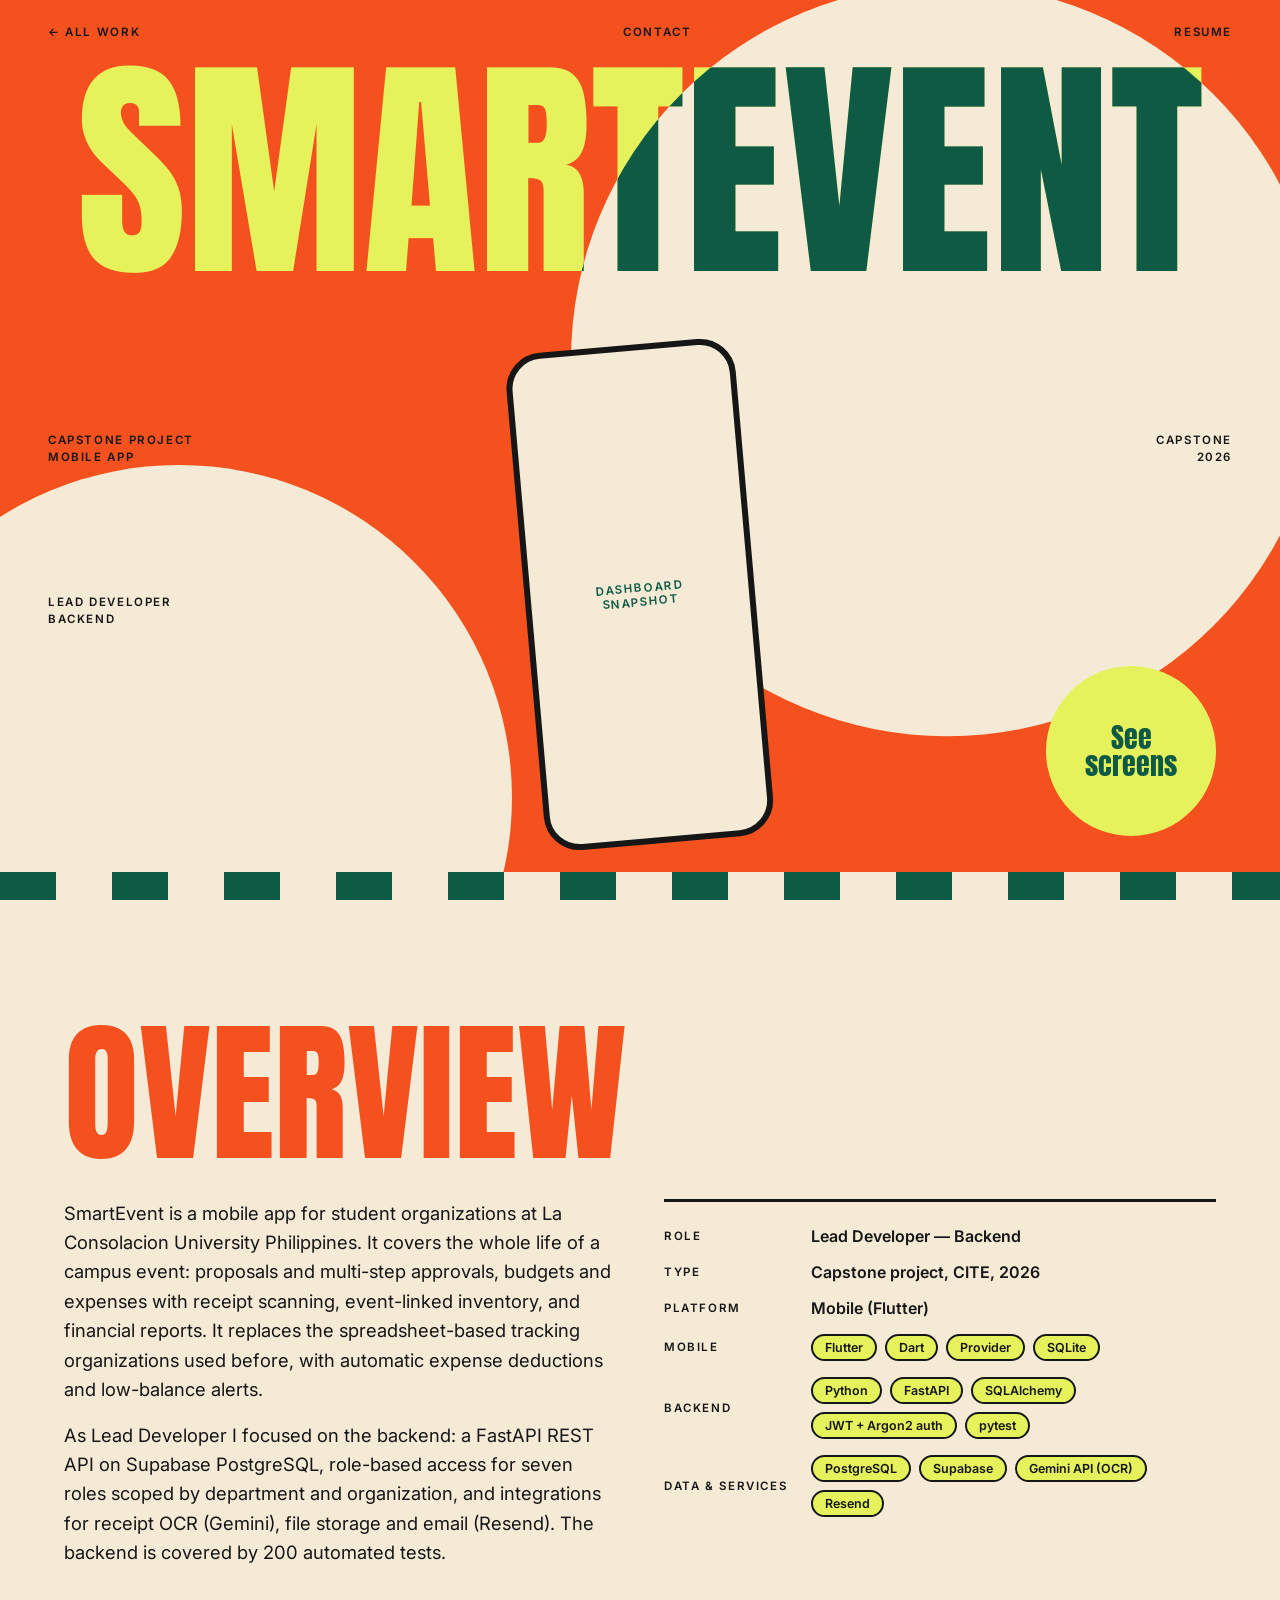
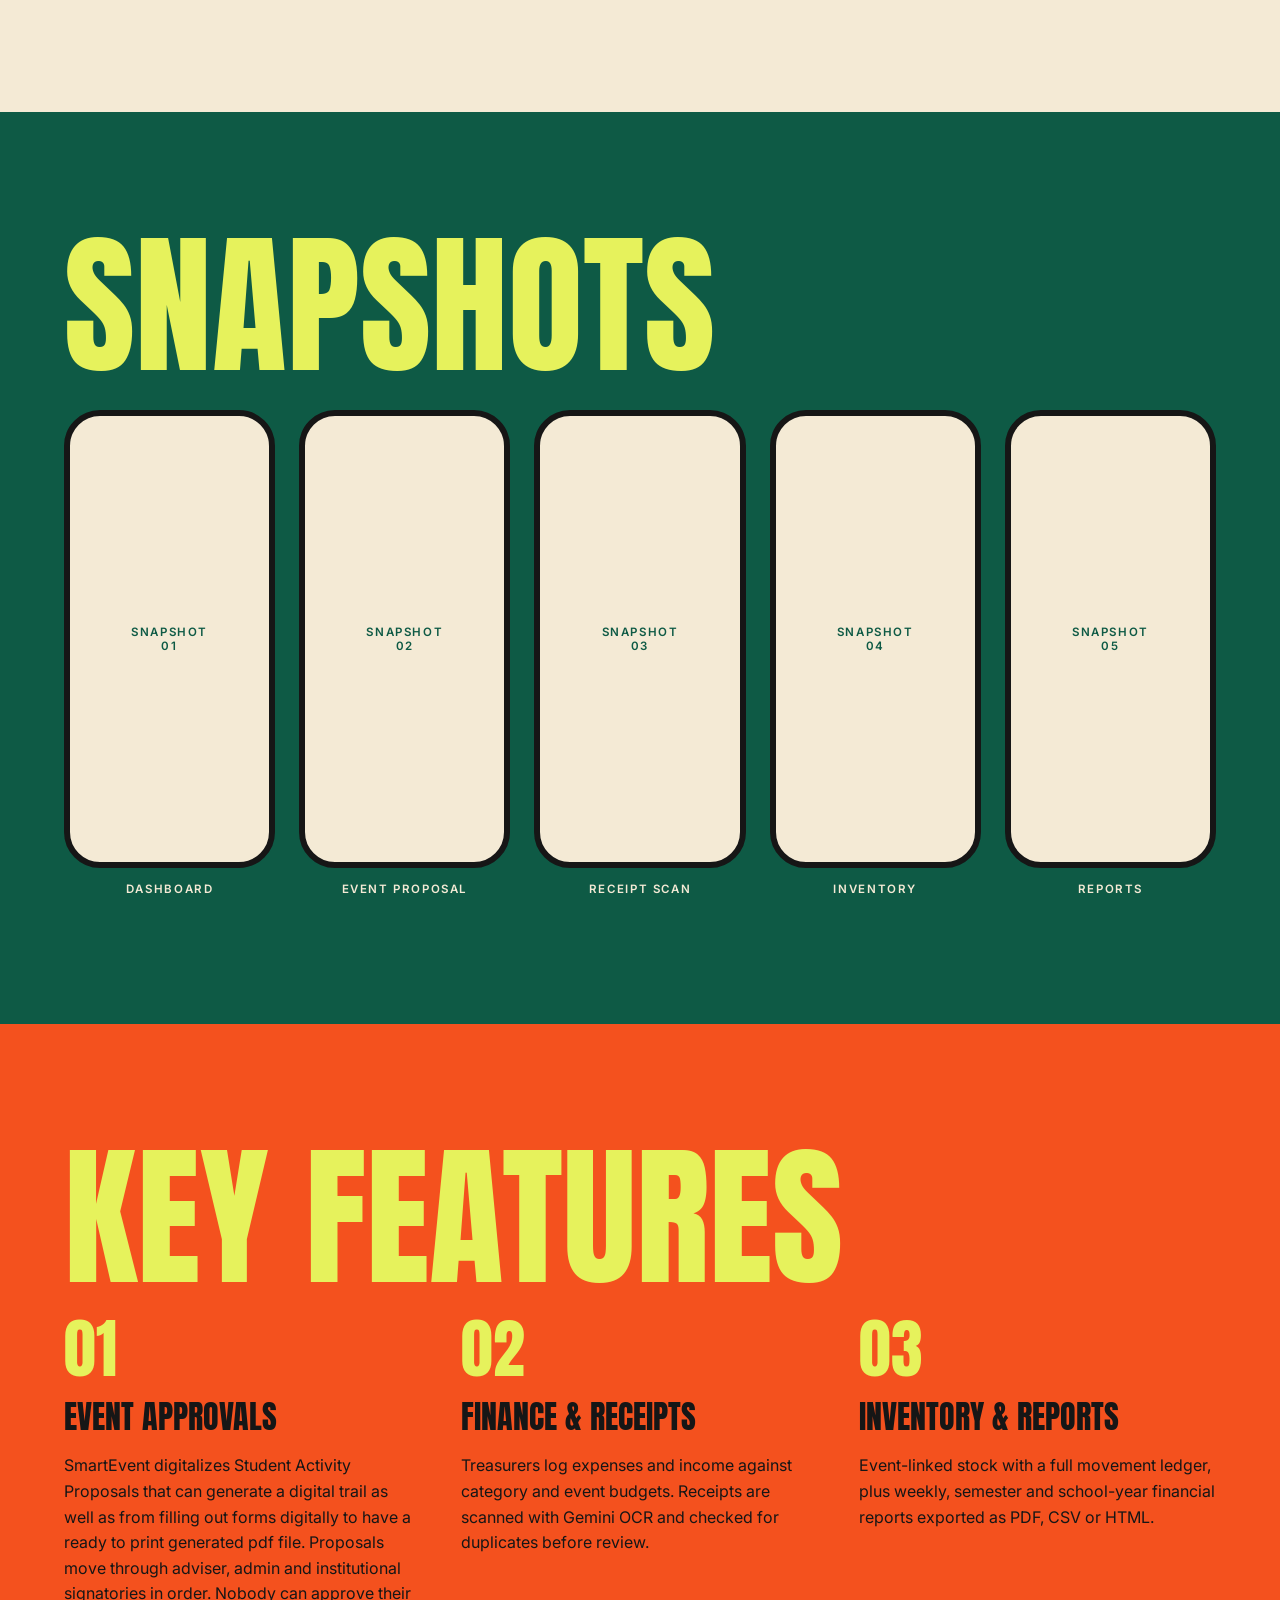
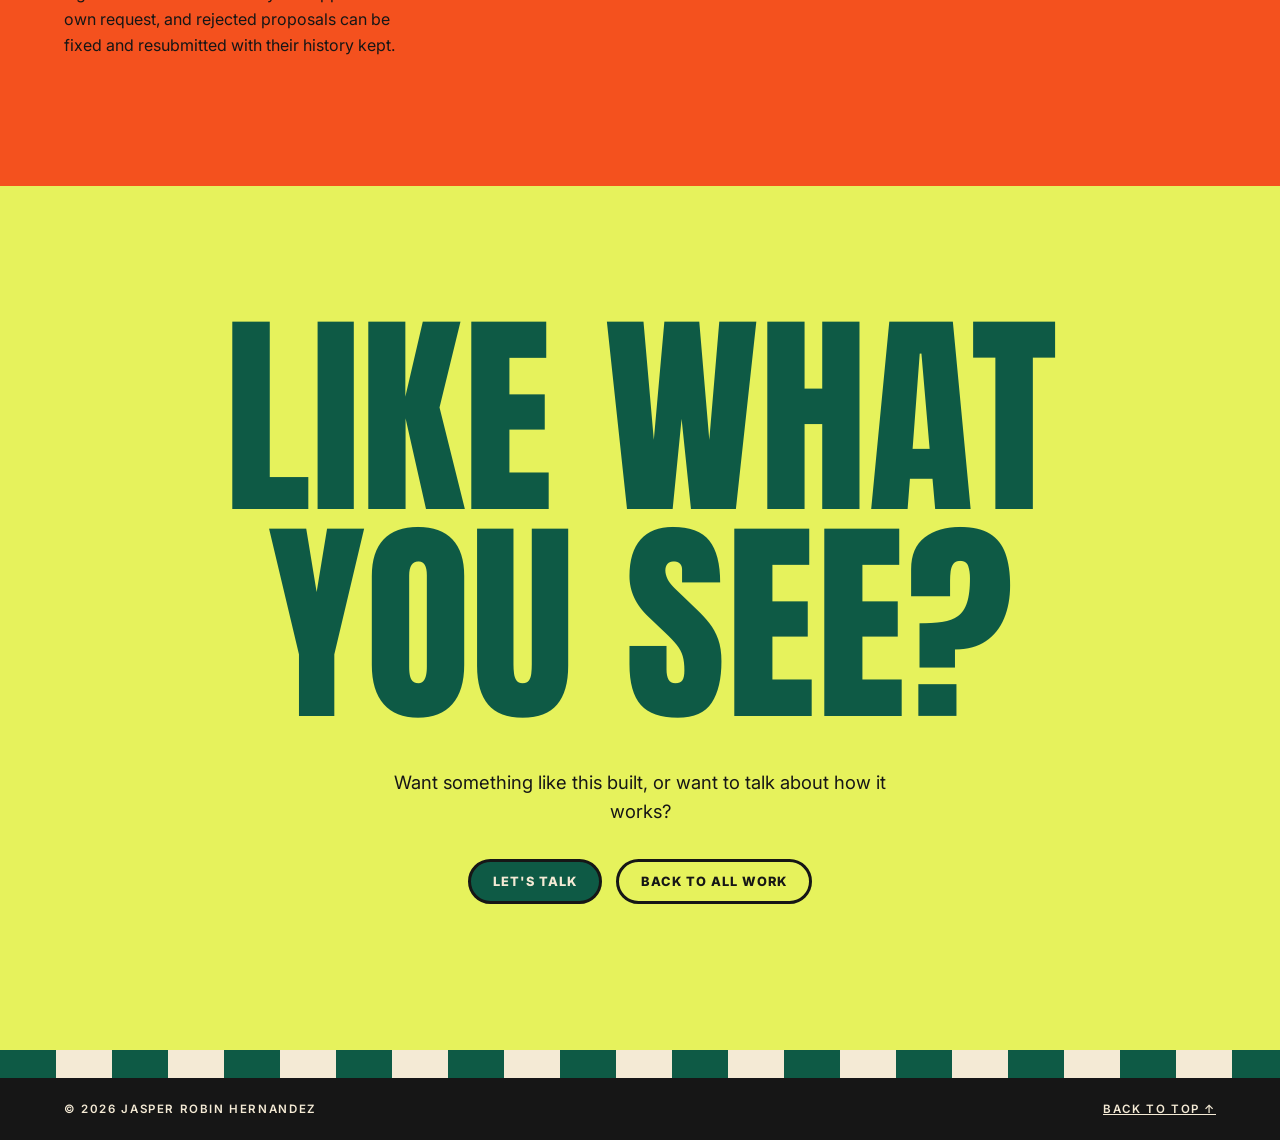
==== smartevent.html @ 7084c531 "Add portfolio site Static portfolio: home page (hero, latest work, tech stack, about, certs & wins, " ====
<!doctype html>
<html lang="en">
<head>
<meta charset="utf-8">
<meta name="viewport" content="width=device-width, initial-scale=1">
<title>JASPER ROBIN HERNANDEZ</title>
<meta name="description" content="SmartEvent: a mobile app capstone project for La Consolacion University Philippines.">
<link rel="preconnect" href="https://fonts.googleapis.com">
<link rel="preconnect" href="https://fonts.gstatic.com" crossorigin>
<link href="https://fonts.googleapis.com/css2?family=Anton&family=Inter:wght@400;600;800&display=swap" rel="stylesheet">
<link rel="stylesheet" href="styles.css">
</head>
<body>

<!--
  Snapshots: put screenshots in a folder named smartevent/ next to this file, then
  replace each <span class="label">…</span> inside a .phone with an image, e.g.
  <img src="smartevent/01-dashboard.png" alt="SmartEvent dashboard screen">
  Expected names: 01-dashboard.png, 02-proposal.png, 03-receipt.png, 04-inventory.png, 05-reports.png
-->

<header class="hero" id="top">
  <nav class="simple" aria-label="Main">
    <ul>
      <li><a class="label" href="index.html#projects">← All work</a></li>
      <li><a class="label" href="index.html#contact">Contact</a></li>
      <li><a class="label" href="resume.pdf" target="_blank" rel="noopener">Resume</a></li>
    </ul>
  </nav>

  <div class="hero-cream" aria-hidden="true"></div>
  <div class="hero-wave" aria-hidden="true"></div>
  <h1 class="display headline long">SmartEvent</h1>
  <div class="display headline long on-blob" aria-hidden="true">SmartEvent</div>

  <p class="label side l1">Capstone Project<br>Mobile app</p>
  <p class="label side l2">Lead Developer<br>Backend</p>
  <p class="label side r1">Capstone<br>2026</p>

  <div class="hero-phone">
    <div class="phone" role="img" aria-label="SmartEvent dashboard screen placeholder"><span class="label">Dashboard snapshot</span></div>
  </div>

  <a class="cta-circle" href="#snapshots">See<br>screens</a>
  <div class="stripes" aria-hidden="true"></div>
</header>

<main>
  <section id="overview" aria-labelledby="overview-title">
    <h2 class="display section-title" id="overview-title">Overview</h2>
    <div class="overview-grid">
      <div>
        <p>SmartEvent is a mobile app for student organizations at La Consolacion University Philippines. It covers the whole life of a campus event: proposals and multi-step approvals, budgets and expenses with receipt scanning, event-linked inventory, and financial reports. It replaces the spreadsheet-based tracking organizations used before, with automatic expense deductions and low-balance alerts.</p>
        <p>As Lead Developer I focused on the backend: a FastAPI REST API on Supabase PostgreSQL, role-based access for seven roles scoped by department and organization, and integrations for receipt OCR (Gemini), file storage and email (Resend). The backend is covered by 200 automated tests.</p>
      </div>
      <div>
        <dl class="facts">
          <dt class="label">Role</dt><dd>Lead Developer — Backend</dd>
          <dt class="label">Type</dt><dd>Capstone project, CITE, 2026</dd>
          <dt class="label">Platform</dt><dd>Mobile (Flutter)</dd>
          <dt class="label">Mobile</dt><dd><ul class="tags"><li>Flutter</li><li>Dart</li><li>Provider</li><li>SQLite</li></ul></dd>
          <dt class="label">Backend</dt><dd><ul class="tags"><li>Python</li><li>FastAPI</li><li>SQLAlchemy</li><li>JWT + Argon2 auth</li><li>pytest</li></ul></dd>
          <dt class="label">Data &amp; services</dt><dd><ul class="tags"><li>PostgreSQL</li><li>Supabase</li><li>Gemini API (OCR)</li><li>Resend</li></ul></dd>
        </dl>
      </div>
    </div>
  </section>

  <section id="snapshots" aria-labelledby="snapshots-title">
    <h2 class="display section-title" id="snapshots-title">Snapshots</h2>
    <ul class="shots">
      <li><figure><div class="phone" role="img" aria-label="Dashboard screen placeholder"><span class="label">Snapshot 01</span></div><figcaption class="label">Dashboard</figcaption></figure></li>
      <li><figure><div class="phone" role="img" aria-label="Event proposal screen placeholder"><span class="label">Snapshot 02</span></div><figcaption class="label">Event proposal</figcaption></figure></li>
      <li><figure><div class="phone" role="img" aria-label="Receipt scan screen placeholder"><span class="label">Snapshot 03</span></div><figcaption class="label">Receipt scan</figcaption></figure></li>
      <li><figure><div class="phone" role="img" aria-label="Inventory screen placeholder"><span class="label">Snapshot 04</span></div><figcaption class="label">Inventory</figcaption></figure></li>
      <li><figure><div class="phone" role="img" aria-label="Reports screen placeholder"><span class="label">Snapshot 05</span></div><figcaption class="label">Reports</figcaption></figure></li>
    </ul>
  </section>

  <section id="features" aria-labelledby="features-title">
    <h2 class="display section-title" id="features-title">Key features</h2>
    <div class="features">
      <div><span class="display">01</span><h3>Event approvals</h3><p>SmartEvent digitalizes Student Activity Proposals that can generate a digital trail as well as from filling out forms digitally to have a ready to print generated pdf file. Proposals move through adviser, admin and institutional signatories in order. Nobody can approve their own request, and rejected proposals can be fixed and resubmitted with their history kept.</p></div>
      <div><span class="display">02</span><h3>Finance &amp; receipts</h3><p>Treasurers log expenses and income against category and event budgets. Receipts are scanned with Gemini OCR and checked for duplicates before review.</p></div>
      <div><span class="display">03</span><h3>Inventory &amp; reports</h3><p>Event-linked stock with a full movement ledger, plus weekly, semester and school-year financial reports exported as PDF, CSV or HTML.</p></div>
    </div>
  </section>

  <section id="contact" aria-labelledby="cta-title">
    <h2 class="display section-title" id="cta-title">Like what you see?</h2>
    <p>Want something like this built, or want to talk about how it works?</p>
    <div class="contact-row">
      <a class="btn green" href="index.html#contact">Let's talk</a>
      <a class="btn light" href="index.html#projects">Back to all work</a>
    </div>
  </section>
</main>

<footer>
  <div class="stripes" aria-hidden="true"></div>
  <div class="row label"><span>© 2026 Jasper Robin Hernandez</span><a href="#top">Back to top ↑</a></div>
</footer>
<a class="to-top" href="#top" aria-label="Back to top">↑</a>
<script>
  const toTop = document.querySelector('.to-top');
  addEventListener('scroll', () => toTop.classList.toggle('show', scrollY > innerHeight * .6), { passive: true });
</script>
</body>
</html>
---- styles.css ----
:root {
  --orange: #F4511E;
  --lime: #E6F25C;
  --green: #0E5A45;
  --cream: #F4EAD5;
  --ink: #161616;
  --display: "Anton", Impact, "Arial Narrow", sans-serif;
  --sans: "Inter", system-ui, sans-serif;
  /* hero blob: shared by the cream shape and the green copy of the headline */
  --blob: circle(34% at 74% 40%);
}
* { box-sizing: border-box; margin: 0; }
html { scroll-behavior: smooth; }
body { font-family: var(--sans); color: var(--ink); background: var(--orange); overflow-x: hidden; }
a { color: inherit; }
:focus-visible { outline: 3px solid var(--ink); outline-offset: 3px; border-radius: 4px; }
.label { font-size: .72rem; font-weight: 600; letter-spacing: .14em; text-transform: uppercase; }
.display { font-family: var(--display); text-transform: uppercase; line-height: .85; font-weight: 400; }
.stripes { height: 28px; background: repeating-linear-gradient(90deg, var(--green) 0 56px, var(--cream) 56px 112px); }

/* ---------- nav ---------- */
nav { position: absolute; top: 0; left: 0; right: 0; z-index: 10; display: flex; justify-content: space-between; align-items: center; padding: 20px clamp(16px, 4vw, 48px); }
nav ul { list-style: none; display: flex; flex: 1; justify-content: space-between; padding: 0 0 0 0; margin-right: clamp(24px, 6vw, 96px); }
nav ul a { text-decoration: none; }
nav ul a:hover { text-decoration: underline 2px; text-underline-offset: 4px; }
.menu-btn { display: none; }
.burger { width: 34px; height: 12px; border-block: 3px solid var(--ink); }

/* ---------- hero ---------- */
.hero { position: relative; min-height: max(100svh, 640px); overflow: hidden; display: flex; flex-direction: column; }
.hero-cream { position: absolute; inset: 0; background: var(--cream); clip-path: var(--blob); }
.hero-wave { position: absolute; left: -12vw; bottom: -18vw; width: 52vw; height: 52vw; border-radius: 50%; background: var(--cream); }
.headline { position: absolute; inset: 0; padding-top: 70px; text-align: center; font-size: 20.5vw; white-space: nowrap; color: var(--lime); pointer-events: none; }
.headline.on-blob { color: var(--green); clip-path: var(--blob); }
.portrait {
  position: absolute; left: 50%; bottom: 28px; translate: -50% 0; z-index: 2;
  width: clamp(220px, 34vw, 440px); aspect-ratio: 3 / 4;
  border-radius: 999px 999px 24px 24px; background: var(--green);
  display: grid; place-items: center; text-align: center; color: var(--cream);
  box-shadow: 0 0 0 6px var(--ink);
}
.portrait span { opacity: .8; max-width: 14ch; }
.side { position: absolute; z-index: 3; line-height: 1.5; }
.side.l1 { left: clamp(16px, 4vw, 48px); top: 48%; }
.side.l2 { left: clamp(16px, 4vw, 48px); top: 66%; color: var(--ink); }
.side.r1 { right: clamp(16px, 4vw, 48px); top: 48%; text-align: right; color: var(--ink); }
.cta-circle {
  position: absolute; right: clamp(16px, 5vw, 64px); bottom: 64px; z-index: 3;
  width: clamp(110px, 14vw, 170px); aspect-ratio: 1; border-radius: 50%;
  background: var(--lime); color: var(--green); display: grid; place-items: center;
  font-family: var(--display); font-size: clamp(1.2rem, 2.2vw, 2rem); text-decoration: none; text-align: center; line-height: .95;
  transition: transform .2s;
}
.cta-circle:hover { transform: rotate(-8deg) scale(1.05); }
.hero .stripes { position: absolute; left: 0; right: 0; bottom: 0; z-index: 1; }

/* ---------- shared sections ---------- */
section { padding: clamp(64px, 10vw, 128px) clamp(16px, 5vw, 64px); }
.section-title { font-size: clamp(3.5rem, 12vw, 10rem); margin-bottom: 40px; }

/* ---------- projects ---------- */
#projects { background: var(--cream); }
#projects .section-title { color: var(--orange); }
.cards { display: grid; grid-template-columns: repeat(auto-fit, minmax(min(100%, 300px), 1fr)); gap: 24px; }
.card { background: #fff; border: 3px solid var(--ink); border-radius: 24px; padding: 28px; display: flex; flex-direction: column; gap: 14px; box-shadow: 8px 8px 0 var(--green); transition: transform .2s, box-shadow .2s; }
.card:hover { transform: translate(-4px, -4px); box-shadow: 12px 12px 0 var(--green); }
.card-num { font-family: var(--display); font-size: 3rem; color: var(--orange); line-height: 1; }
.card h3 { font-family: var(--display); font-size: 2rem; font-weight: 400; text-transform: uppercase; }
.card p { line-height: 1.55; }
.tags { display: flex; flex-wrap: wrap; gap: 8px; list-style: none; padding: 0; }
.tags li, .pill { background: var(--lime); border: 2px solid var(--ink); border-radius: 999px; padding: 4px 12px; font-size: .78rem; font-weight: 600; }
.card-links { display: flex; gap: 12px; margin-top: auto; padding-top: 8px; }
.btn { display: inline-block; padding: 12px 22px; border-radius: 999px; border: 3px solid var(--ink); font-weight: 800; text-decoration: none; text-transform: uppercase; font-size: .8rem; letter-spacing: .08em; transition: transform .2s; }
.btn:hover { transform: translateY(-2px); }
.btn.dark { background: var(--ink); color: var(--cream); }
.btn.light { background: transparent; }
.btn.green { background: var(--green); color: var(--cream); }
.btn.cream { background: var(--cream); }

.featured { display: grid; grid-template-columns: minmax(0, 320px) 1fr; gap: clamp(32px, 5vw, 64px); align-items: center; background: #fff; border: 3px solid var(--ink); border-radius: 32px; padding: clamp(24px, 4vw, 48px); box-shadow: 12px 12px 0 var(--green); }
.featured-shot .phone { max-width: 280px; margin-inline: auto; rotate: -4deg; }
.featured-eyebrow { color: var(--orange); }
.featured h3 { font-family: var(--display); font-weight: 400; text-transform: uppercase; font-size: clamp(3rem, 7vw, 5.5rem); line-height: .9; color: var(--green); margin: 8px 0 16px; }
.featured-body > p { line-height: 1.6; max-width: 62ch; margin-bottom: 16px; }
.featured .role { border-left: 6px solid var(--orange); padding-left: 14px; font-weight: 800; font-size: 1.25rem; line-height: 1.3; }
.featured .role .label { display: block; color: var(--orange); }
.highlights { padding-left: 1.2em; margin-bottom: 24px; line-height: 1.6; }

/* ---------- stack ---------- */
#stack { background: var(--green); color: var(--cream); }
#stack .section-title { color: var(--lime); }
.stack-groups { display: grid; grid-template-columns: repeat(auto-fit, minmax(min(100%, 260px), 1fr)); gap: 40px; }
.stack-groups h3 { margin-bottom: 18px; }
.chips { display: flex; flex-wrap: wrap; gap: 12px; list-style: none; padding: 0; }
.chips li { font-family: var(--display); font-size: clamp(1.3rem, 2.4vw, 1.9rem); text-transform: uppercase; padding: 8px 20px; border-radius: 999px; background: var(--cream); color: var(--green); }
.chips li:nth-child(3n+1) { background: var(--lime); rotate: -3deg; }
.chips li:nth-child(3n+2) { background: var(--orange); color: var(--ink); rotate: 2deg; }

/* ---------- about ---------- */
#about { position: relative; overflow: hidden; display: grid; grid-template-columns: repeat(auto-fit, minmax(min(100%, 320px), 1fr)); gap: 48px; align-items: center; }
.about-blob { aspect-ratio: 1; max-width: 420px; width: 100%; justify-self: center; background: var(--cream); border-radius: 62% 38% 55% 45% / 48% 60% 40% 52%; display: grid; place-items: center; color: var(--green); text-align: center; }
.about-blob .display { font-size: clamp(4rem, 12vw, 8rem); }
.about-text h2 { font-size: clamp(3rem, 8vw, 6rem); color: var(--lime); margin-bottom: 24px; }
.about-text p { font-size: 1.15rem; line-height: 1.6; max-width: 52ch; margin-bottom: 16px; color: var(--ink); }
.about-text .facts { margin-top: 24px; }
.facts dd .label { font-weight: 600; opacity: .75; }

/* ---------- certs ---------- */
#certs { background: var(--cream); }
#certs .section-title { color: var(--green); }
.cert-list { list-style: none; padding: 0; border-top: 3px solid var(--ink); }
.cert { display: grid; grid-template-columns: 6rem 1fr auto; gap: 24px; align-items: center; padding: 24px 0; border-bottom: 3px solid var(--ink); }
.cert-year { font-size: 2.5rem; color: var(--orange); }
.cert h3 { font-family: var(--display); font-weight: 400; text-transform: uppercase; font-size: clamp(1.4rem, 2.6vw, 2.2rem); line-height: 1.05; }
.cert .label { margin-top: 6px; }
.cert-note { margin-top: 10px; line-height: 1.55; max-width: 70ch; }
.cert-side { display: flex; flex-wrap: wrap; gap: 12px; align-items: center; justify-content: flex-end; }
.cert-viewer { margin: auto; border: 3px solid var(--ink); border-radius: 24px; padding: 0; max-width: min(92vw, 1000px); background: var(--cream); box-shadow: 10px 10px 0 var(--green); }
.cert-viewer::backdrop { background: rgb(22 22 22 / .75); }
.cert-viewer img { display: block; max-width: 100%; max-height: 78vh; margin: 0 auto; }
.cert-viewer img[hidden] { display: none; }
.cert-viewer-bar { display: flex; justify-content: space-between; align-items: center; gap: 16px; padding: 12px 12px 12px 20px; border-bottom: 3px solid var(--ink); }
.cert-missing { padding: 64px 32px; text-align: center; font-weight: 600; line-height: 1.8; min-width: min(80vw, 480px); }
.cert-missing code { background: var(--lime); border: 2px solid var(--ink); border-radius: 8px; padding: 2px 8px; }
.cert-viewer-bar button { width: 44px; height: 44px; border-radius: 50%; border: 3px solid var(--ink); background: var(--lime); font: 1.4rem/1 var(--display); cursor: pointer; flex: none; }

/* ---------- contact ---------- */
#contact { background: var(--lime); text-align: center; }
#contact .section-title { color: var(--green); font-size: clamp(4rem, 17vw, 15rem); line-height: .95; }
#contact p { font-size: 1.15rem; max-width: 46ch; margin: 0 auto 32px; line-height: 1.6; }
.contact-row { display: flex; flex-wrap: wrap; justify-content: center; gap: 14px; margin-bottom: 18px; }

footer { background: var(--ink); color: var(--cream); }
footer .row { display: flex; flex-wrap: wrap; gap: 12px; justify-content: space-between; padding: 24px clamp(16px, 5vw, 64px); }

/* ---------- project page ---------- */
nav.simple ul { display: flex; margin-right: 0; }
.headline.long { font-size: 18.5vw; }
.hero-phone { position: absolute; left: 50%; bottom: 56px; translate: -50% 0; rotate: -5deg; z-index: 2; width: clamp(150px, 18vw, 240px); }
.phone { aspect-ratio: 9 / 19.5; border: 6px solid var(--ink); border-radius: 36px; background: var(--cream); color: var(--green); display: grid; place-items: center; text-align: center; overflow: hidden; }
.phone span { max-width: 12ch; }
.phone img { width: 100%; height: 100%; object-fit: cover; }
#overview { background: var(--cream); }
#overview .section-title { color: var(--orange); }
.overview-grid { display: grid; grid-template-columns: repeat(auto-fit, minmax(min(100%, 320px), 1fr)); gap: 48px; }
.overview-grid > div > p { font-size: 1.15rem; line-height: 1.6; max-width: 52ch; margin-bottom: 16px; }
.facts { display: grid; grid-template-columns: auto 1fr; gap: 16px 24px; align-items: center; border-top: 3px solid var(--ink); padding-top: 24px; margin-bottom: 28px; }
.facts dd { font-weight: 600; }
#snapshots { background: var(--green); color: var(--cream); }
#snapshots .section-title { color: var(--lime); }
.shots { display: flex; gap: 24px; list-style: none; padding: 0; }
.shots li { flex: 1 1 0; min-width: 0; }
.shots figcaption { margin-top: 14px; text-align: center; }
#features .section-title { color: var(--lime); }
.features { display: grid; grid-template-columns: repeat(auto-fit, minmax(min(100%, 260px), 1fr)); gap: 40px; }
.features .display { font-size: 4rem; color: var(--lime); }
.features h3 { font-family: var(--display); font-weight: 400; text-transform: uppercase; font-size: 2rem; margin: 12px 0; }
.features p { line-height: 1.6; }

/* ---------- back to top ---------- */
.to-top { position: fixed; right: clamp(16px, 3vw, 32px); bottom: clamp(16px, 3vw, 32px); z-index: 50; width: 56px; height: 56px; border-radius: 50%; display: grid; place-items: center; background: var(--lime); color: var(--green); border: 3px solid var(--ink); box-shadow: 4px 4px 0 var(--ink); font: 1.6rem/1 var(--display); text-decoration: none; opacity: 0; visibility: hidden; translate: 0 12px; transition: opacity .2s, translate .2s, visibility .2s; }
.to-top.show { opacity: 1; visibility: visible; translate: 0 0; }
.to-top:hover { translate: 0 -3px; }

/* ---------- mobile ---------- */
@media (max-width: 760px) {
  .menu-btn { display: block; background: none; border: 0; padding: 8px; cursor: pointer; }
  nav ul { display: none; }
  nav.open ul { display: flex; flex-direction: column; gap: 18px; position: absolute; top: 64px; left: 16px; right: 16px; margin: 0; padding: 24px; background: var(--ink); color: var(--cream); border-radius: 20px; }
  :root { --blob: circle(36% at 90% 37%); }
  .headline { padding-top: 96px; }
  .side.l1 { top: 34%; }
  .side.r1 { top: 42%; }
  .side.l2 { display: none; }
  .portrait { width: 62vw; }
  .cta-circle { bottom: 48px; }
  .cert { grid-template-columns: 1fr; gap: 10px; justify-items: start; }
  .cert-side { justify-content: flex-start; }
  .featured { grid-template-columns: 1fr; }
  .featured-shot .phone { max-width: 200px; }
  .shots { overflow-x: auto; scroll-snap-type: x mandatory; padding-bottom: 12px; }
  .shots li { flex: 0 0 62vw; scroll-snap-align: center; }
}
@media (prefers-reduced-motion: reduce) {
  html { scroll-behavior: auto; }
  *, *::before, *::after { transition: none !important; }
}
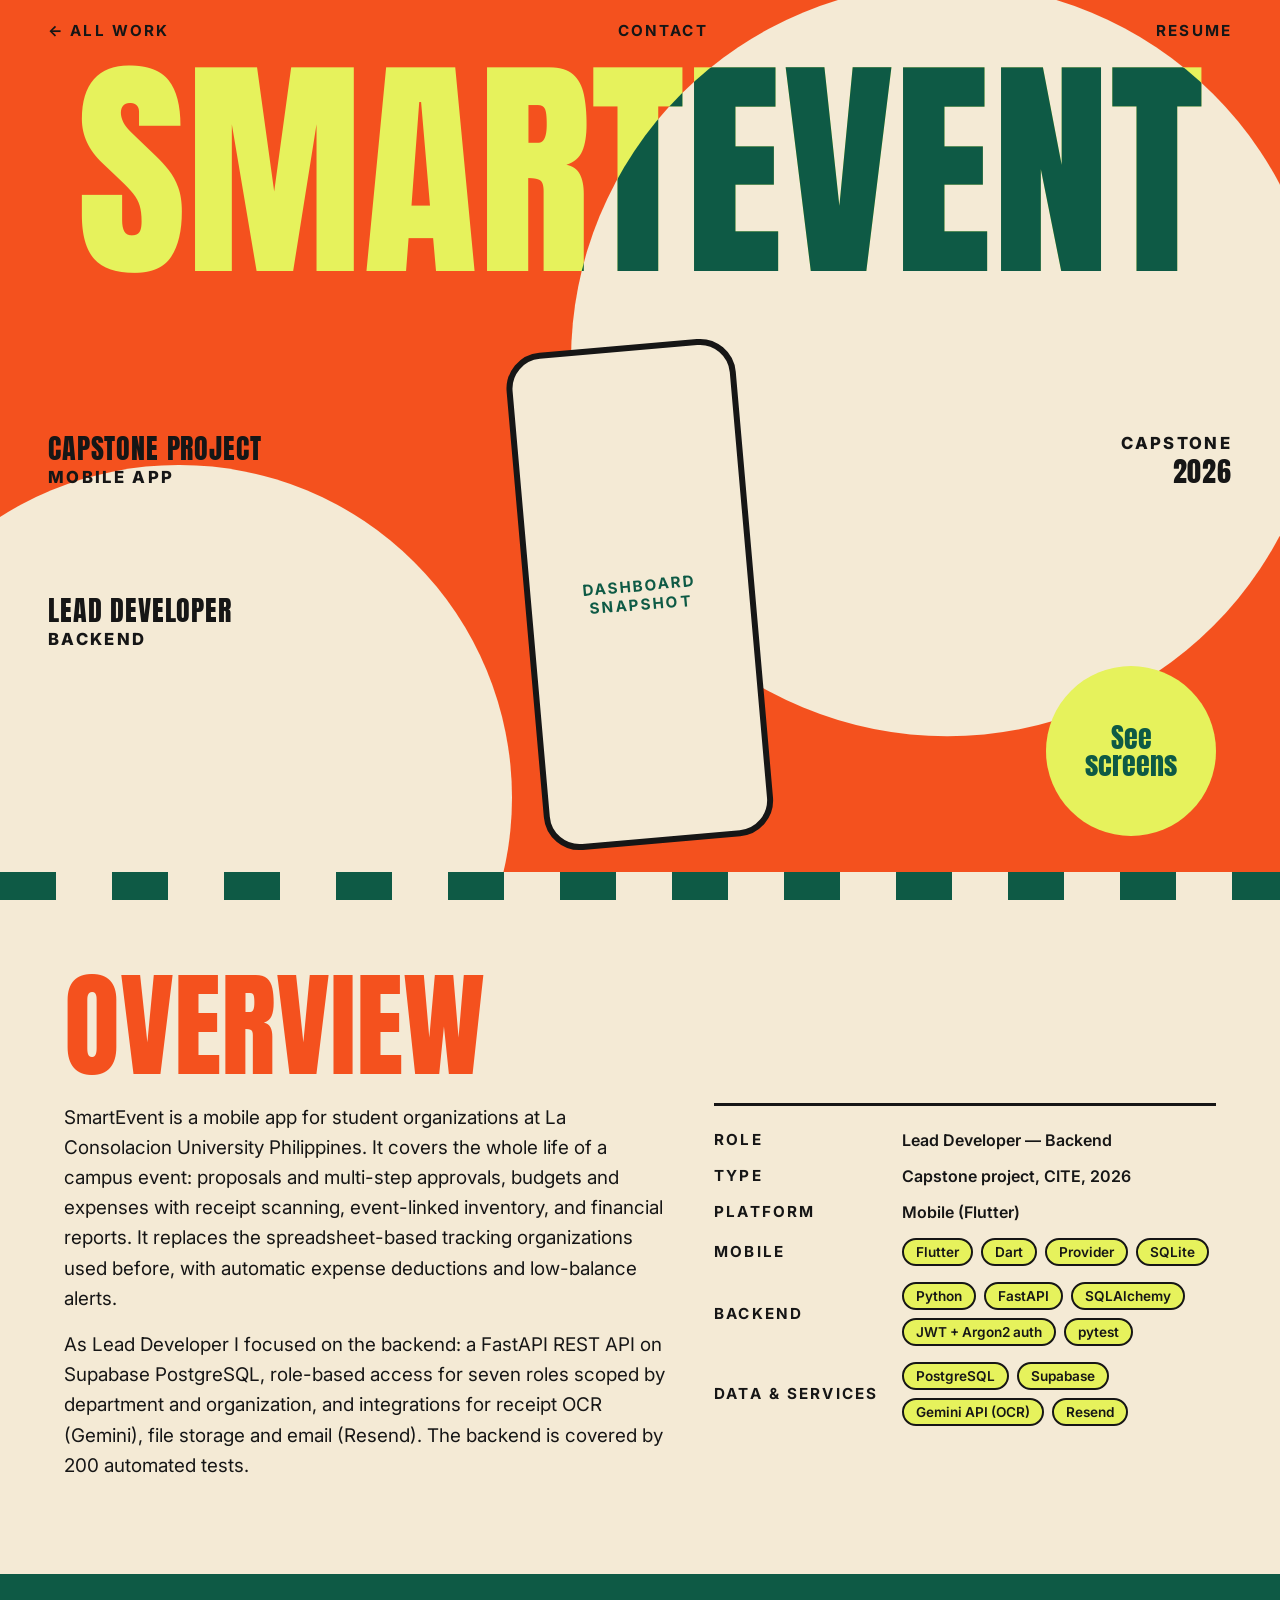
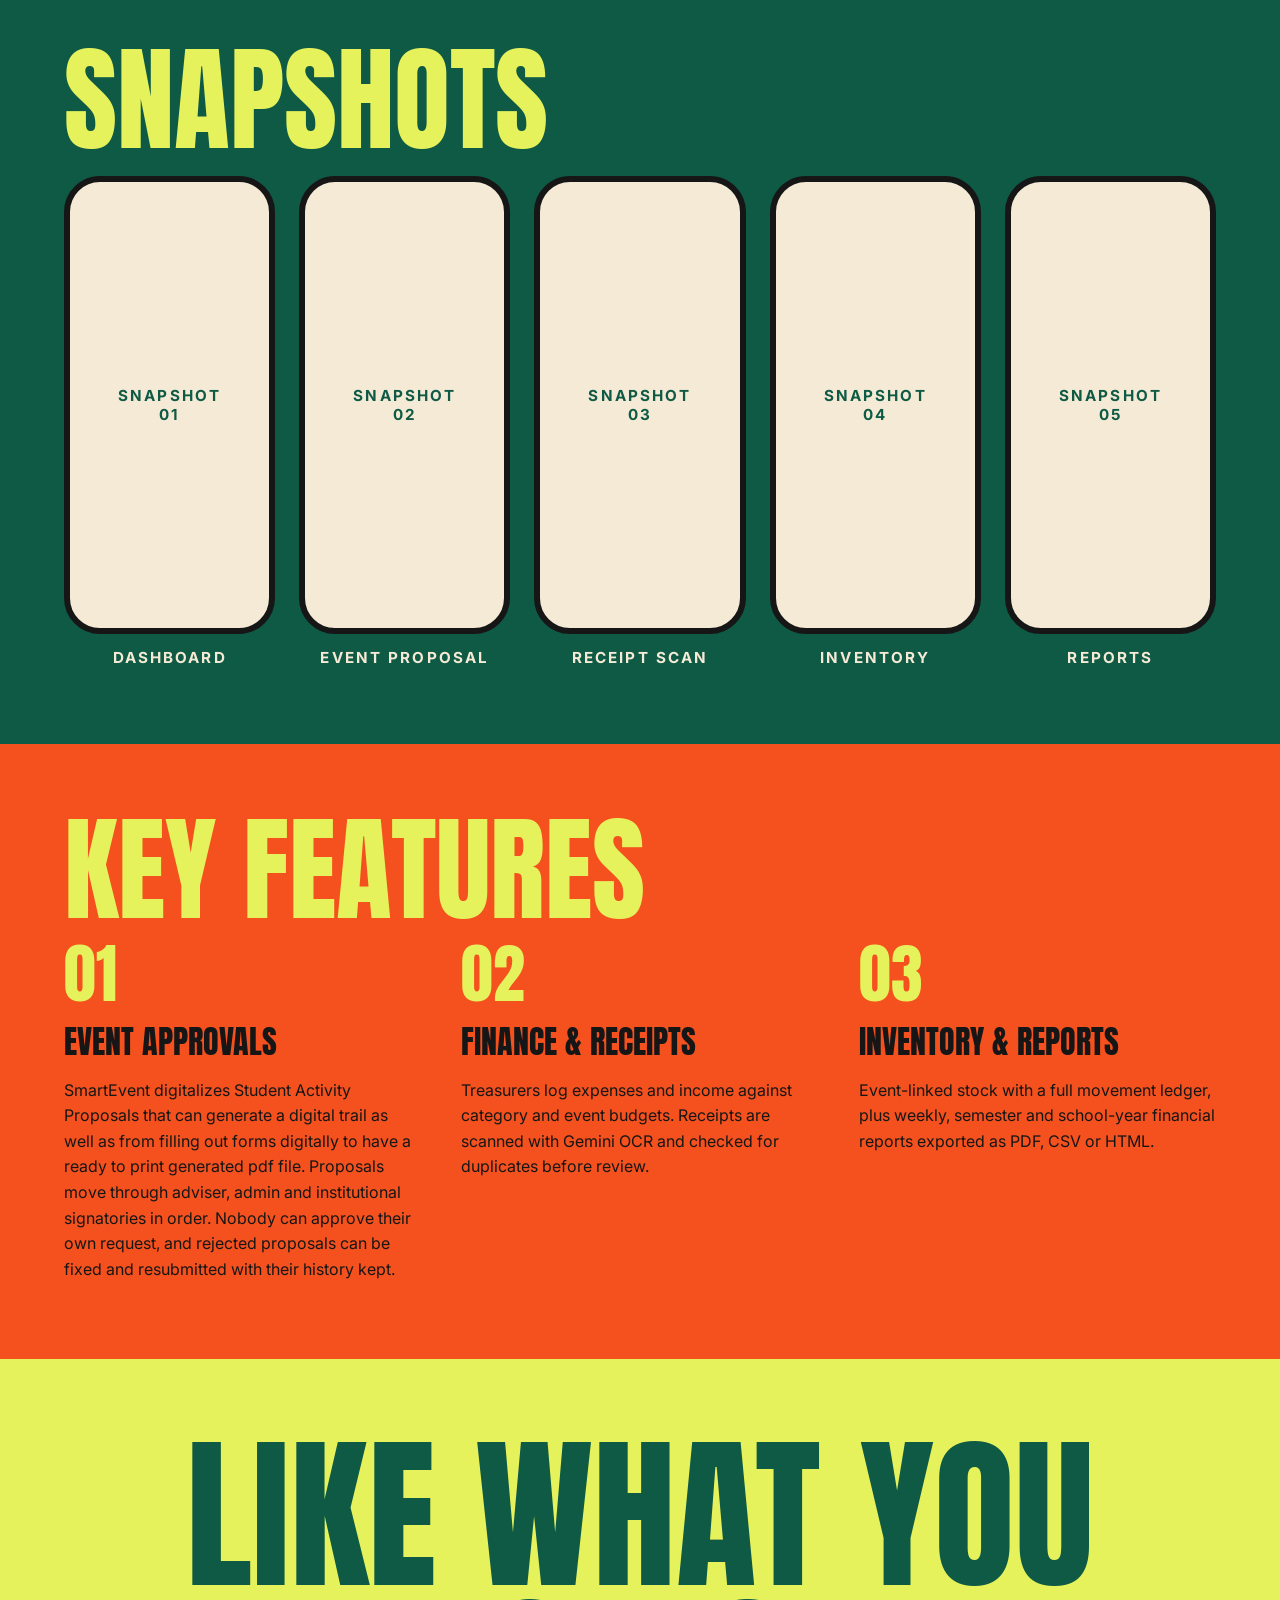
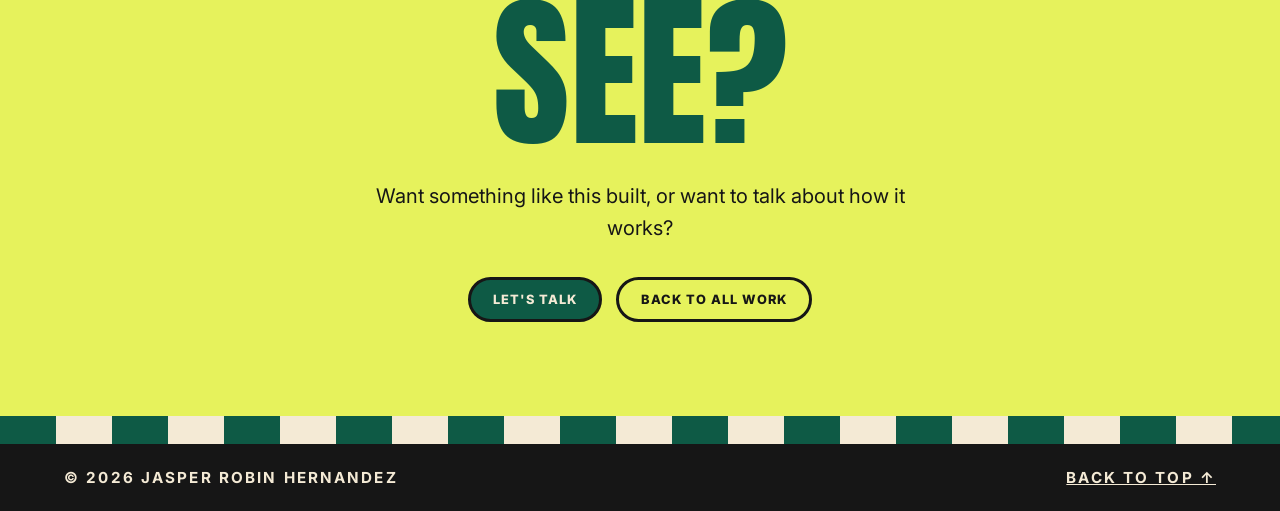
==== commit b8b3b3ce: "Tighten spacing, enlarge small text, balance sections - Cut section padding and title size so each s" ====
--- a/smartevent.html
+++ b/smartevent.html
@@ -33,9 +33,9 @@
   <h1 class="display headline long">SmartEvent</h1>
   <div class="display headline long on-blob" aria-hidden="true">SmartEvent</div>
 
-  <p class="label side l1">Capstone Project<br>Mobile app</p>
-  <p class="label side l2">Lead Developer<br>Backend</p>
-  <p class="label side r1">Capstone<br>2026</p>
+  <p class="label side l1"><strong>Capstone Project</strong>Mobile app</p>
+  <p class="label side l2"><strong>Lead Developer</strong>Backend</p>
+  <p class="label side r1">Capstone<strong>2026</strong></p>
 
   <div class="hero-phone">
     <div class="phone" role="img" aria-label="SmartEvent dashboard screen placeholder"><span class="label">Dashboard snapshot</span></div>
@@ -103,7 +103,9 @@
 <a class="to-top" href="#top" aria-label="Back to top">↑</a>
 <script>
   const toTop = document.querySelector('.to-top');
-  addEventListener('scroll', () => toTop.classList.toggle('show', scrollY > innerHeight * .6), { passive: true });
+  // hidden at the top and on the last section, where the footer has its own Back to top link
+  const lastSection = document.getElementById('contact');
+  addEventListener('scroll', () => toTop.classList.toggle('show', scrollY > innerHeight * .6 && lastSection.getBoundingClientRect().top > innerHeight * .5), { passive: true });
 </script>
 </body>
 </html>
--- a/styles.css
+++ b/styles.css
@@ -14,7 +14,7 @@
 body { font-family: var(--sans); color: var(--ink); background: var(--orange); overflow-x: hidden; }
 a { color: inherit; }
 :focus-visible { outline: 3px solid var(--ink); outline-offset: 3px; border-radius: 4px; }
-.label { font-size: .72rem; font-weight: 600; letter-spacing: .14em; text-transform: uppercase; }
+.label { font-size: clamp(.78rem, .68rem + .35vw, .95rem); font-weight: 700; letter-spacing: .14em; text-transform: uppercase; }
 .display { font-family: var(--display); text-transform: uppercase; line-height: .85; font-weight: 400; }
 .stripes { height: 28px; background: repeating-linear-gradient(90deg, var(--green) 0 56px, var(--cream) 56px 112px); }
 
@@ -40,7 +40,8 @@
   box-shadow: 0 0 0 6px var(--ink);
 }
 .portrait span { opacity: .8; max-width: 14ch; }
-.side { position: absolute; z-index: 3; line-height: 1.5; }
+.side { position: absolute; z-index: 3; line-height: 1.4; font-size: clamp(.9rem, 1.3vw, 1.35rem); font-weight: 800; max-width: calc(33vw - clamp(16px, 4vw, 48px) - 24px); }
+.side strong { display: block; font-family: var(--display); font-weight: 400; font-size: clamp(1.3rem, 2.2vw, 2.4rem); letter-spacing: .03em; line-height: 1.05; margin-block: 2px; }
 .side.l1 { left: clamp(16px, 4vw, 48px); top: 48%; }
 .side.l2 { left: clamp(16px, 4vw, 48px); top: 66%; color: var(--ink); }
 .side.r1 { right: clamp(16px, 4vw, 48px); top: 48%; text-align: right; color: var(--ink); }
@@ -55,8 +56,8 @@
 .hero .stripes { position: absolute; left: 0; right: 0; bottom: 0; z-index: 1; }
 
 /* ---------- shared sections ---------- */
-section { padding: clamp(64px, 10vw, 128px) clamp(16px, 5vw, 64px); }
-.section-title { font-size: clamp(3.5rem, 12vw, 10rem); margin-bottom: 40px; }
+section { padding: clamp(48px, 6vw, 88px) clamp(16px, 5vw, 64px); }
+.section-title { font-size: clamp(3.5rem, 9vw, 7.5rem); margin-bottom: 28px; }
 
 /* ---------- projects ---------- */
 #projects { background: var(--cream); }
@@ -68,7 +69,7 @@
 .card h3 { font-family: var(--display); font-size: 2rem; font-weight: 400; text-transform: uppercase; }
 .card p { line-height: 1.55; }
 .tags { display: flex; flex-wrap: wrap; gap: 8px; list-style: none; padding: 0; }
-.tags li, .pill { background: var(--lime); border: 2px solid var(--ink); border-radius: 999px; padding: 4px 12px; font-size: .78rem; font-weight: 600; }
+.tags li, .pill { background: var(--lime); border: 2px solid var(--ink); border-radius: 999px; padding: 4px 12px; font-size: .85rem; font-weight: 600; }
 .card-links { display: flex; gap: 12px; margin-top: auto; padding-top: 8px; }
 .btn { display: inline-block; padding: 12px 22px; border-radius: 999px; border: 3px solid var(--ink); font-weight: 800; text-decoration: none; text-transform: uppercase; font-size: .8rem; letter-spacing: .08em; transition: transform .2s; }
 .btn:hover { transform: translateY(-2px); }
@@ -77,11 +78,19 @@
 .btn.green { background: var(--green); color: var(--cream); }
 .btn.cream { background: var(--cream); }
 
-.featured { display: grid; grid-template-columns: minmax(0, 320px) 1fr; gap: clamp(32px, 5vw, 64px); align-items: center; background: #fff; border: 3px solid var(--ink); border-radius: 32px; padding: clamp(24px, 4vw, 48px); box-shadow: 12px 12px 0 var(--green); }
+.featured { display: grid; grid-template-columns: minmax(0, 300px) 1fr; gap: clamp(32px, 5vw, 64px); align-items: center; background: #fff; border: 3px solid var(--ink); border-radius: 32px; padding: clamp(24px, 4vw, 48px); box-shadow: 12px 12px 0 var(--green); }
 .featured-shot .phone { max-width: 280px; margin-inline: auto; rotate: -4deg; }
 .featured-eyebrow { color: var(--orange); }
 .featured h3 { font-family: var(--display); font-weight: 400; text-transform: uppercase; font-size: clamp(3rem, 7vw, 5.5rem); line-height: .9; color: var(--green); margin: 8px 0 16px; }
-.featured-body > p { line-height: 1.6; max-width: 62ch; margin-bottom: 16px; }
+.featured-main > p { line-height: 1.6; margin-bottom: 16px; font-size: clamp(1rem, .9rem + .2vw, 1.15rem); }
+.featured-main .card-links { margin-bottom: 24px; }
+.featured-side .highlights { line-height: 1.7; }
+@media (min-width: 1000px) {
+  .featured-body { display: grid; grid-template-columns: 1fr 1fr; gap: clamp(32px, 4vw, 56px); align-items: center; }
+  /* label above its tags, so the tags get the column's full width */
+  .featured-side .facts { margin-top: 0; grid-template-columns: 1fr; gap: 8px; }
+  .featured-side .facts dd { margin-bottom: 10px; }
+}
 .featured .role { border-left: 6px solid var(--orange); padding-left: 14px; font-weight: 800; font-size: 1.25rem; line-height: 1.3; }
 .featured .role .label { display: block; color: var(--orange); }
 .highlights { padding-left: 1.2em; margin-bottom: 24px; line-height: 1.6; }
@@ -89,7 +98,9 @@
 /* ---------- stack ---------- */
 #stack { background: var(--green); color: var(--cream); }
 #stack .section-title { color: var(--lime); }
-.stack-groups { display: grid; grid-template-columns: repeat(auto-fit, minmax(min(100%, 260px), 1fr)); gap: 40px; }
+/* wrapping row: each line of groups stretches edge to edge, so no group sits beside empty space */
+.stack-groups { display: flex; flex-wrap: wrap; gap: 32px 48px; }
+.stack-groups > div { flex: 1 1 320px; }
 .stack-groups h3 { margin-bottom: 18px; }
 .chips { display: flex; flex-wrap: wrap; gap: 12px; list-style: none; padding: 0; }
 .chips li { font-family: var(--display); font-size: clamp(1.3rem, 2.4vw, 1.9rem); text-transform: uppercase; padding: 8px 20px; border-radius: 999px; background: var(--cream); color: var(--green); }
@@ -98,10 +109,11 @@
 
 /* ---------- about ---------- */
 #about { position: relative; overflow: hidden; display: grid; grid-template-columns: repeat(auto-fit, minmax(min(100%, 320px), 1fr)); gap: 48px; align-items: center; }
-.about-blob { aspect-ratio: 1; max-width: 420px; width: 100%; justify-self: center; background: var(--cream); border-radius: 62% 38% 55% 45% / 48% 60% 40% 52%; display: grid; place-items: center; color: var(--green); text-align: center; }
+@media (min-width: 761px) { #about { grid-template-columns: minmax(240px, .8fr) 1.2fr; } }
+.about-blob { aspect-ratio: 1; max-width: 520px; width: 100%; justify-self: center; background: var(--cream); border-radius: 62% 38% 55% 45% / 48% 60% 40% 52%; display: grid; place-items: center; color: var(--green); text-align: center; }
 .about-blob .display { font-size: clamp(4rem, 12vw, 8rem); }
 .about-text h2 { font-size: clamp(3rem, 8vw, 6rem); color: var(--lime); margin-bottom: 24px; }
-.about-text p { font-size: 1.15rem; line-height: 1.6; max-width: 52ch; margin-bottom: 16px; color: var(--ink); }
+.about-text p { font-size: clamp(1.05rem, .9rem + .35vw, 1.3rem); line-height: 1.6; margin-bottom: 16px; color: var(--ink); }
 .about-text .facts { margin-top: 24px; }
 .facts dd .label { font-weight: 600; opacity: .75; }
 
@@ -113,7 +125,7 @@
 .cert-year { font-size: 2.5rem; color: var(--orange); }
 .cert h3 { font-family: var(--display); font-weight: 400; text-transform: uppercase; font-size: clamp(1.4rem, 2.6vw, 2.2rem); line-height: 1.05; }
 .cert .label { margin-top: 6px; }
-.cert-note { margin-top: 10px; line-height: 1.55; max-width: 70ch; }
+.cert-note { margin-top: 10px; line-height: 1.55; max-width: 90ch; }
 .cert-side { display: flex; flex-wrap: wrap; gap: 12px; align-items: center; justify-content: flex-end; }
 .cert-viewer { margin: auto; border: 3px solid var(--ink); border-radius: 24px; padding: 0; max-width: min(92vw, 1000px); background: var(--cream); box-shadow: 10px 10px 0 var(--green); }
 .cert-viewer::backdrop { background: rgb(22 22 22 / .75); }
@@ -126,8 +138,8 @@
 
 /* ---------- contact ---------- */
 #contact { background: var(--lime); text-align: center; }
-#contact .section-title { color: var(--green); font-size: clamp(4rem, 17vw, 15rem); line-height: .95; }
-#contact p { font-size: 1.15rem; max-width: 46ch; margin: 0 auto 32px; line-height: 1.6; }
+#contact .section-title { color: var(--green); font-size: clamp(4rem, 13vw, 11rem); line-height: .95; }
+#contact p { font-size: clamp(1.05rem, .9rem + .45vw, 1.45rem); max-width: 46ch; margin: 0 auto 32px; line-height: 1.6; }
 .contact-row { display: flex; flex-wrap: wrap; justify-content: center; gap: 14px; margin-bottom: 18px; }
 
 footer { background: var(--ink); color: var(--cream); }
@@ -143,7 +155,8 @@
 #overview { background: var(--cream); }
 #overview .section-title { color: var(--orange); }
 .overview-grid { display: grid; grid-template-columns: repeat(auto-fit, minmax(min(100%, 320px), 1fr)); gap: 48px; }
-.overview-grid > div > p { font-size: 1.15rem; line-height: 1.6; max-width: 52ch; margin-bottom: 16px; }
+@media (min-width: 761px) { .overview-grid { grid-template-columns: 1.2fr 1fr; } }
+.overview-grid > div > p { font-size: clamp(1.05rem, .9rem + .35vw, 1.3rem); line-height: 1.6; margin-bottom: 16px; }
 .facts { display: grid; grid-template-columns: auto 1fr; gap: 16px 24px; align-items: center; border-top: 3px solid var(--ink); padding-top: 24px; margin-bottom: 28px; }
 .facts dd { font-weight: 600; }
 #snapshots { background: var(--green); color: var(--cream); }
@@ -172,6 +185,7 @@
   .side.l1 { top: 34%; }
   .side.r1 { top: 42%; }
   .side.l2 { display: none; }
+  .side { max-width: 58vw; }
   .portrait { width: 62vw; }
   .cta-circle { bottom: 48px; }
   .cert { grid-template-columns: 1fr; gap: 10px; justify-items: start; }
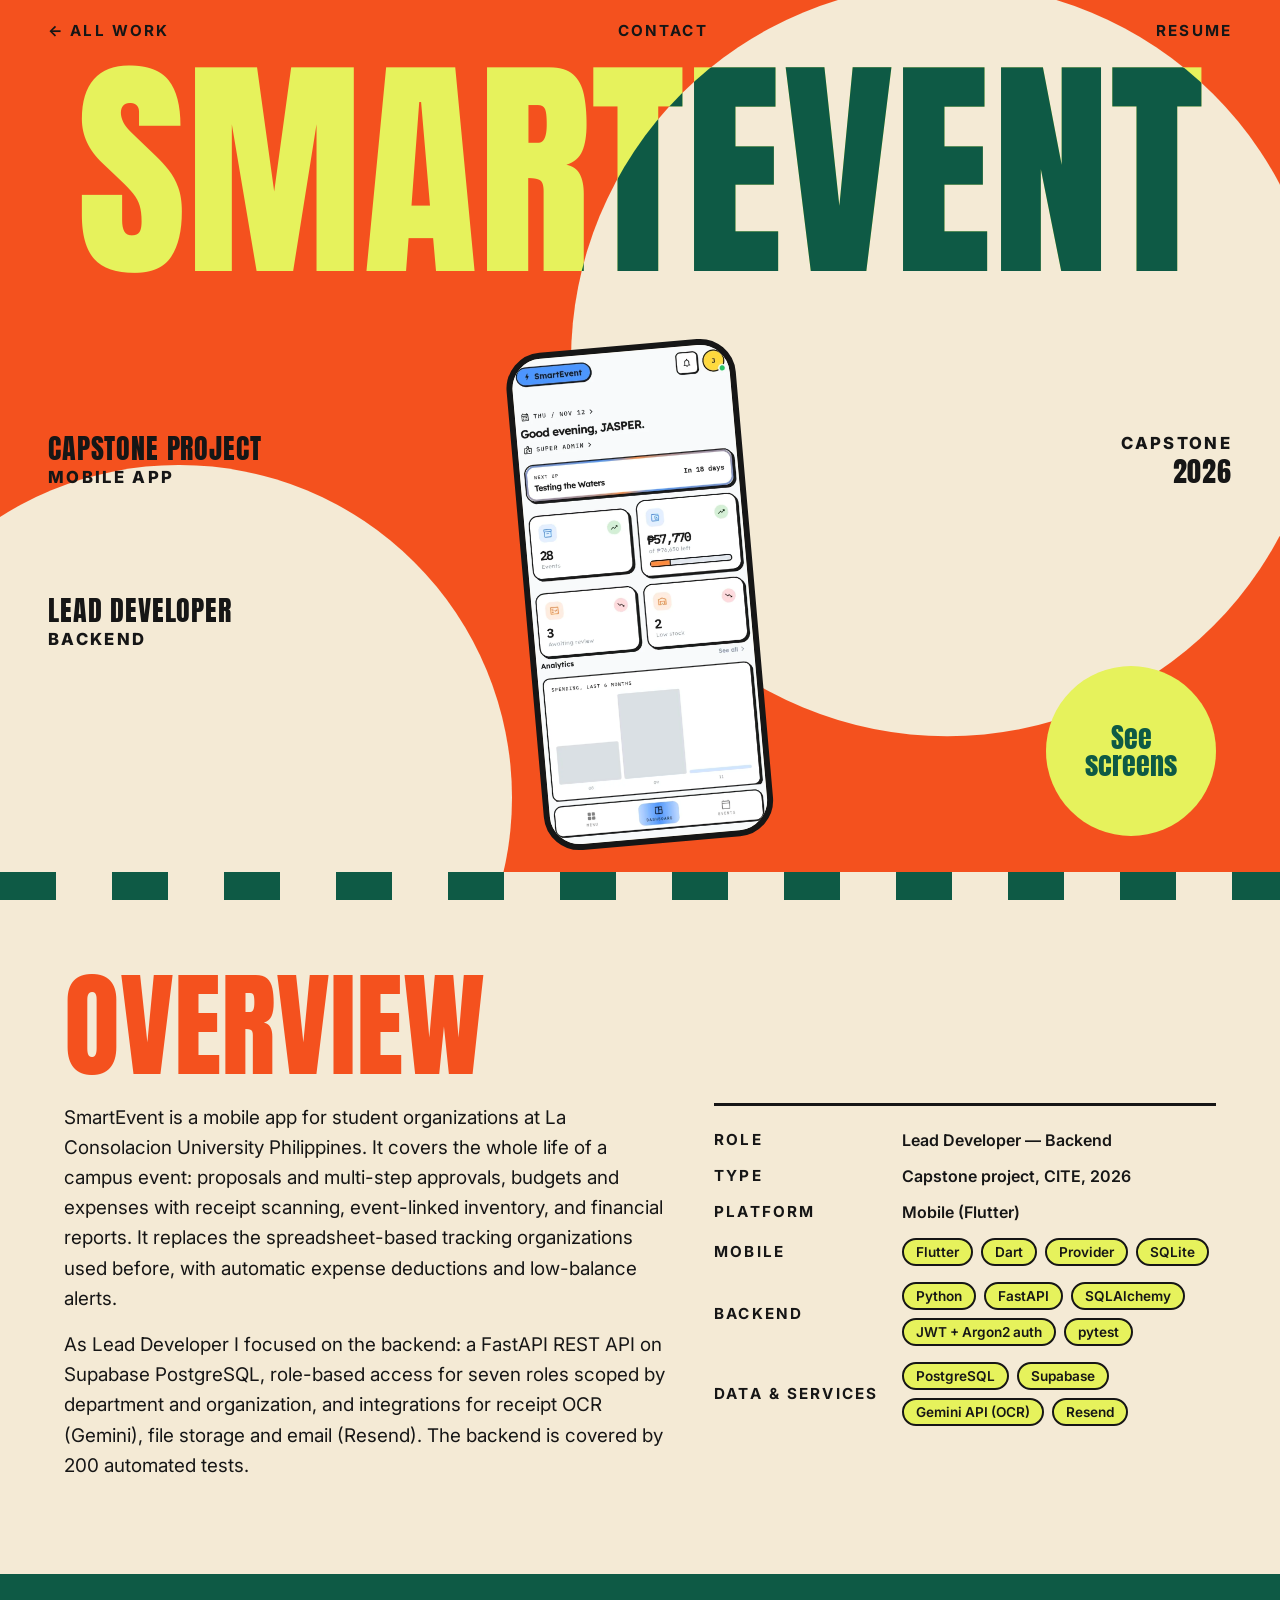
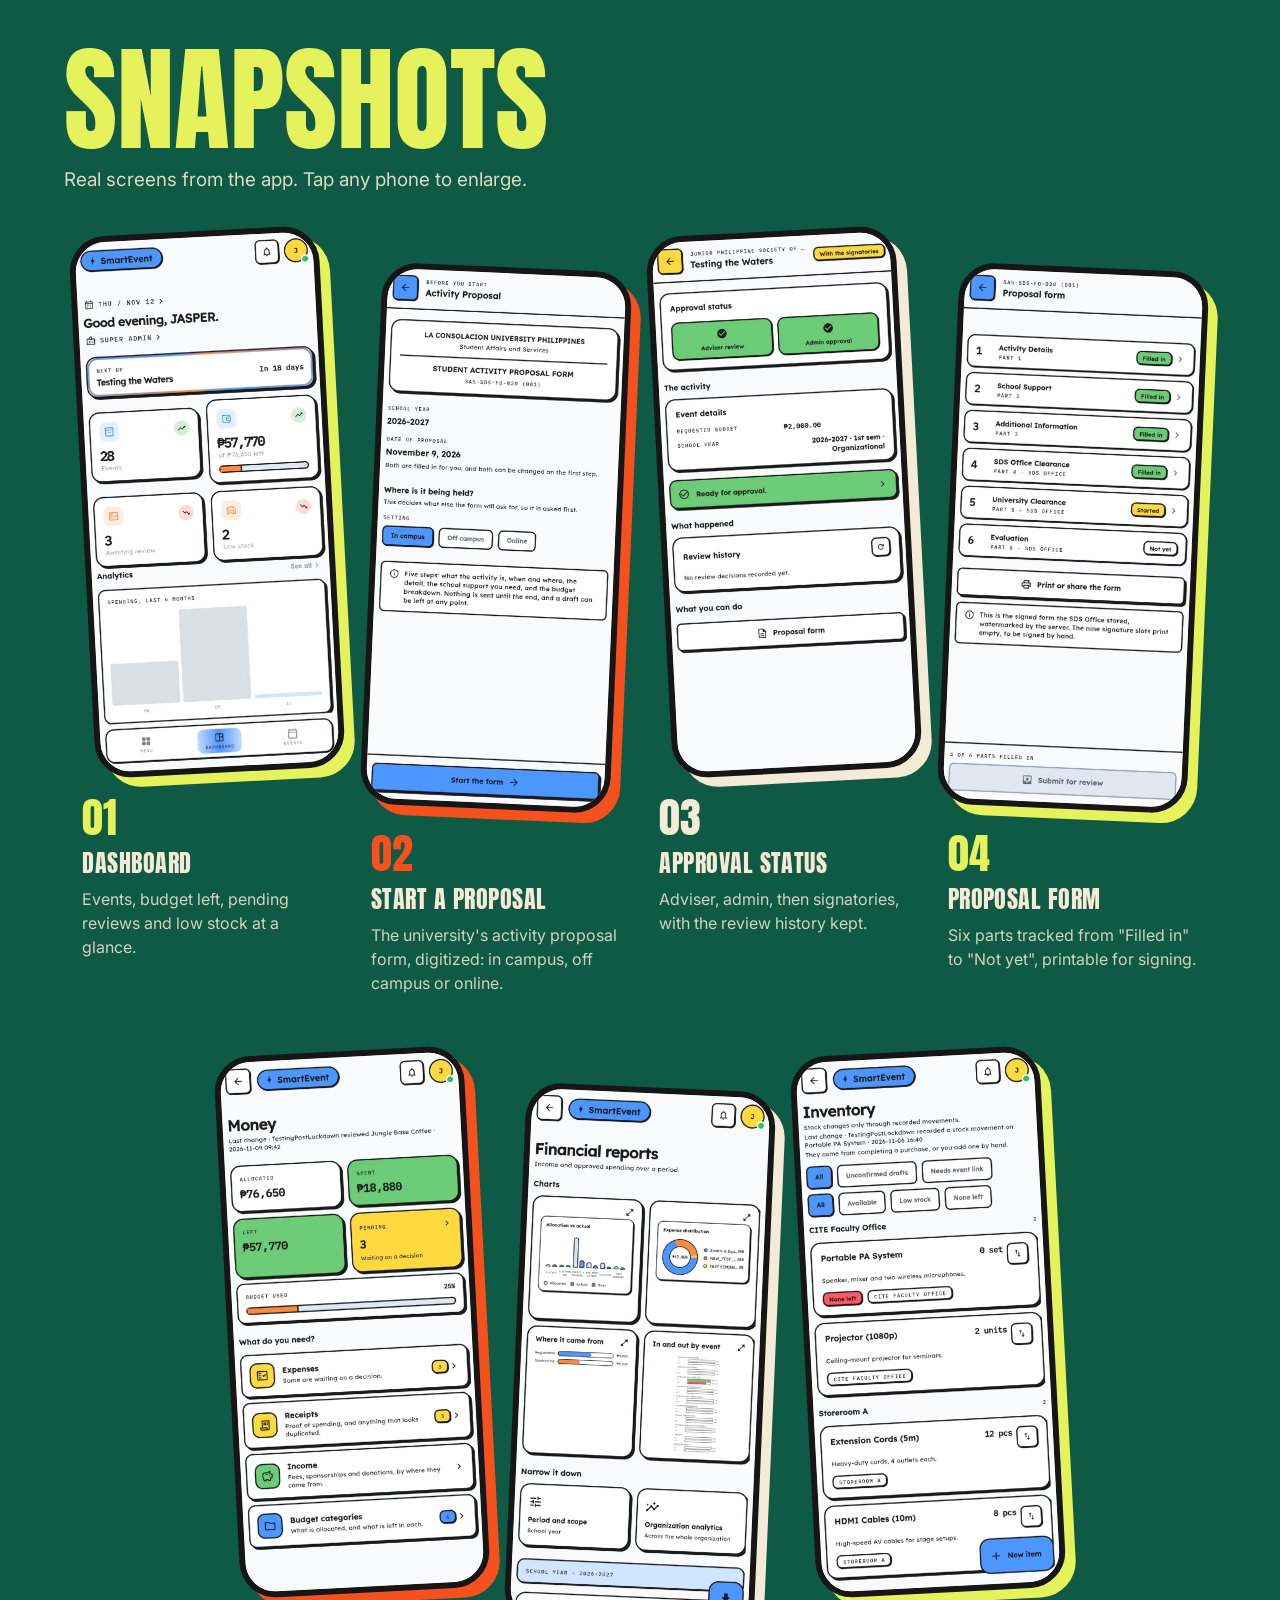
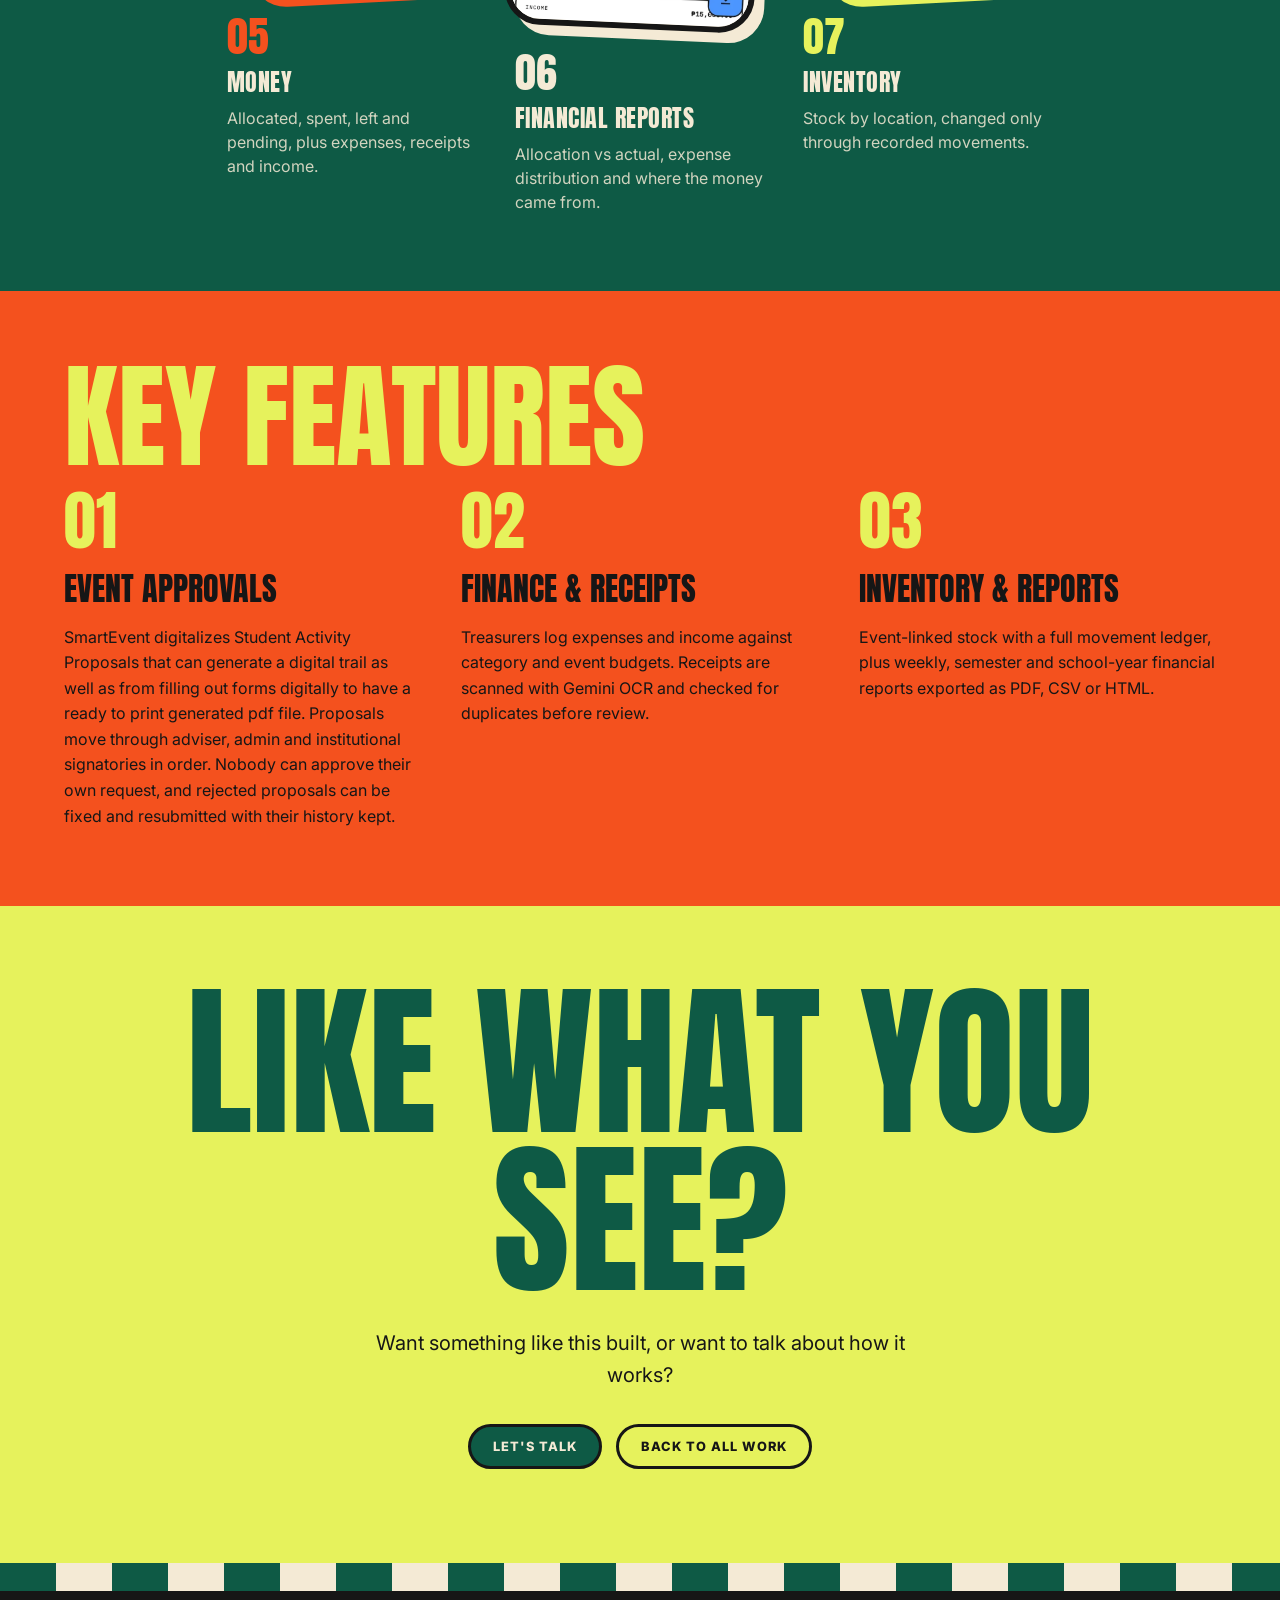
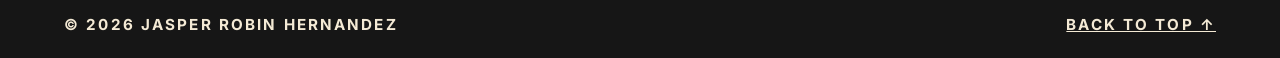
==== commit 8f9a932f: "Add hero photo and real SmartEvent snapshots - Front page hero shows the portrait on a lime backdrop" ====
--- a/smartevent.html
+++ b/smartevent.html
@@ -11,13 +11,6 @@
 <link rel="stylesheet" href="styles.css">
 </head>
 <body>
-
-<!--
-  Snapshots: put screenshots in a folder named smartevent/ next to this file, then
-  replace each <span class="label">…</span> inside a .phone with an image, e.g.
-  <img src="smartevent/01-dashboard.png" alt="SmartEvent dashboard screen">
-  Expected names: 01-dashboard.png, 02-proposal.png, 03-receipt.png, 04-inventory.png, 05-reports.png
--->
 
 <header class="hero" id="top">
   <nav class="simple" aria-label="Main">
@@ -38,7 +31,7 @@
   <p class="label side r1">Capstone<strong>2026</strong></p>
 
   <div class="hero-phone">
-    <div class="phone" role="img" aria-label="SmartEvent dashboard screen placeholder"><span class="label">Dashboard snapshot</span></div>
+    <div class="phone"><img src="smartevent/01-dashboard.webp" alt="SmartEvent dashboard screen" width="800" height="1709"></div>
   </div>
 
   <a class="cta-circle" href="#snapshots">See<br>screens</a>
@@ -68,12 +61,36 @@
 
   <section id="snapshots" aria-labelledby="snapshots-title">
     <h2 class="display section-title" id="snapshots-title">Snapshots</h2>
+    <p class="shots-intro">Real screens from the app. Tap any phone to enlarge.</p>
     <ul class="shots">
-      <li><figure><div class="phone" role="img" aria-label="Dashboard screen placeholder"><span class="label">Snapshot 01</span></div><figcaption class="label">Dashboard</figcaption></figure></li>
-      <li><figure><div class="phone" role="img" aria-label="Event proposal screen placeholder"><span class="label">Snapshot 02</span></div><figcaption class="label">Event proposal</figcaption></figure></li>
-      <li><figure><div class="phone" role="img" aria-label="Receipt scan screen placeholder"><span class="label">Snapshot 03</span></div><figcaption class="label">Receipt scan</figcaption></figure></li>
-      <li><figure><div class="phone" role="img" aria-label="Inventory screen placeholder"><span class="label">Snapshot 04</span></div><figcaption class="label">Inventory</figcaption></figure></li>
-      <li><figure><div class="phone" role="img" aria-label="Reports screen placeholder"><span class="label">Snapshot 05</span></div><figcaption class="label">Reports</figcaption></figure></li>
+      <li><figure>
+        <a class="shot-view" href="smartevent/01-dashboard.webp"><div class="phone"><img src="smartevent/01-dashboard.webp" alt="SmartEvent dashboard: 28 events, budget left, items awaiting review and low stock" loading="lazy" width="800" height="1709"></div></a>
+        <figcaption><span class="display shot-num">01</span><strong class="shot-title">Dashboard</strong><span class="shot-desc">Events, budget left, pending reviews and low stock at a glance.</span></figcaption>
+      </figure></li>
+      <li><figure>
+        <a class="shot-view" href="smartevent/02-proposal-start.webp"><div class="phone"><img src="smartevent/02-proposal-start.webp" alt="Start of the Student Activity Proposal form, choosing in campus, off campus or online" loading="lazy" width="800" height="1709"></div></a>
+        <figcaption><span class="display shot-num">02</span><strong class="shot-title">Start a proposal</strong><span class="shot-desc">The university's activity proposal form, digitized: in campus, off campus or online.</span></figcaption>
+      </figure></li>
+      <li><figure>
+        <a class="shot-view" href="smartevent/03-approval-status.webp"><div class="phone"><img src="smartevent/03-approval-status.webp" alt="Approval status of an event: adviser review and admin approval done, now with the signatories" loading="lazy" width="800" height="1708"></div></a>
+        <figcaption><span class="display shot-num">03</span><strong class="shot-title">Approval status</strong><span class="shot-desc">Adviser, admin, then signatories, with the review history kept.</span></figcaption>
+      </figure></li>
+      <li><figure>
+        <a class="shot-view" href="smartevent/04-proposal-form.webp"><div class="phone"><img src="smartevent/04-proposal-form.webp" alt="Proposal form with six parts marked Filled in, Started or Not yet, and a print button" loading="lazy" width="800" height="1708"></div></a>
+        <figcaption><span class="display shot-num">04</span><strong class="shot-title">Proposal form</strong><span class="shot-desc">Six parts tracked from "Filled in" to "Not yet", printable for signing.</span></figcaption>
+      </figure></li>
+      <li><figure>
+        <a class="shot-view" href="smartevent/05-money.webp"><div class="phone"><img src="smartevent/05-money.webp" alt="Money screen: allocated, spent, left and pending amounts with links to expenses, receipts, income and budget categories" loading="lazy" width="800" height="1710"></div></a>
+        <figcaption><span class="display shot-num">05</span><strong class="shot-title">Money</strong><span class="shot-desc">Allocated, spent, left and pending, plus expenses, receipts and income.</span></figcaption>
+      </figure></li>
+      <li><figure>
+        <a class="shot-view" href="smartevent/06-reports.webp"><div class="phone"><img src="smartevent/06-reports.webp" alt="Financial reports with allocation versus actual, expense distribution and income source charts" loading="lazy" width="800" height="1708"></div></a>
+        <figcaption><span class="display shot-num">06</span><strong class="shot-title">Financial reports</strong><span class="shot-desc">Allocation vs actual, expense distribution and where the money came from.</span></figcaption>
+      </figure></li>
+      <li><figure>
+        <a class="shot-view" href="smartevent/07-inventory.webp"><div class="phone"><img src="smartevent/07-inventory.webp" alt="Inventory grouped by location, with stock counts and status filters" loading="lazy" width="800" height="1706"></div></a>
+        <figcaption><span class="display shot-num">07</span><strong class="shot-title">Inventory</strong><span class="shot-desc">Stock by location, changed only through recorded movements.</span></figcaption>
+      </figure></li>
     </ul>
   </section>
 
@@ -101,7 +118,21 @@
   <div class="row label"><span>© 2026 Jasper Robin Hernandez</span><a href="#top">Back to top ↑</a></div>
 </footer>
 <a class="to-top" href="#top" aria-label="Back to top">↑</a>
+<dialog class="cert-viewer shot-viewer" aria-labelledby="shot-viewer-title">
+  <div class="cert-viewer-bar"><span class="label" id="shot-viewer-title"></span><button type="button" aria-label="Close">×</button></div>
+  <img alt="">
+</dialog>
 <script>
+  // Snapshot links open the screenshot in a pop-up; without JS they just open the image file.
+  const viewer = document.querySelector('.shot-viewer'), viewerImg = viewer.querySelector('img');
+  document.querySelectorAll('.shot-view').forEach(a => a.addEventListener('click', e => {
+    e.preventDefault();
+    viewer.querySelector('#shot-viewer-title').textContent = 'SmartEvent · ' + a.closest('figure').querySelector('.shot-title').textContent;
+    viewerImg.src = a.href; viewerImg.alt = a.querySelector('img').alt;
+    viewer.showModal();
+  }));
+  viewer.querySelector('button').addEventListener('click', () => viewer.close());
+  viewer.addEventListener('click', e => { if (e.target === viewer) viewer.close(); });
   const toTop = document.querySelector('.to-top');
   // hidden at the top and on the last section, where the footer has its own Back to top link
   const lastSection = document.getElementById('contact');
--- a/styles.css
+++ b/styles.css
@@ -34,12 +34,12 @@
 .headline.on-blob { color: var(--green); clip-path: var(--blob); }
 .portrait {
   position: absolute; left: 50%; bottom: 28px; translate: -50% 0; z-index: 2;
-  width: clamp(220px, 34vw, 440px); aspect-ratio: 3 / 4;
-  border-radius: 999px 999px 24px 24px; background: var(--green);
-  display: grid; place-items: center; text-align: center; color: var(--cream);
-  box-shadow: 0 0 0 6px var(--ink);
-}
-.portrait span { opacity: .8; max-width: 14ch; }
+  /* grows on big screens, but never taller than the hero minus the nav area */
+  width: min(clamp(220px, 34vw, 560px), calc((max(100svh, 640px) - 150px) * .75)); aspect-ratio: 3 / 4;
+}
+/* Backdrop card from chest down: the photo's cut right arm and cut legs end on its outline, so they read as leaving the frame. */
+.portrait::before { content: ""; position: absolute; inset: 36% 0 0 0; background: var(--lime); border-radius: 40px 40px 0 0; box-shadow: 0 0 0 6px var(--ink); }
+.portrait img { position: relative; display: block; width: 100%; height: 100%; object-fit: contain; }
 .side { position: absolute; z-index: 3; line-height: 1.4; font-size: clamp(.9rem, 1.3vw, 1.35rem); font-weight: 800; max-width: calc(33vw - clamp(16px, 4vw, 48px) - 24px); }
 .side strong { display: block; font-family: var(--display); font-weight: 400; font-size: clamp(1.3rem, 2.2vw, 2.4rem); letter-spacing: .03em; line-height: 1.05; margin-block: 2px; }
 .side.l1 { left: clamp(16px, 4vw, 48px); top: 48%; }
@@ -151,7 +151,7 @@
 .hero-phone { position: absolute; left: 50%; bottom: 56px; translate: -50% 0; rotate: -5deg; z-index: 2; width: clamp(150px, 18vw, 240px); }
 .phone { aspect-ratio: 9 / 19.5; border: 6px solid var(--ink); border-radius: 36px; background: var(--cream); color: var(--green); display: grid; place-items: center; text-align: center; overflow: hidden; }
 .phone span { max-width: 12ch; }
-.phone img { width: 100%; height: 100%; object-fit: cover; }
+.phone img { display: block; width: 100%; height: 100%; object-fit: cover; object-position: top; }
 #overview { background: var(--cream); }
 #overview .section-title { color: var(--orange); }
 .overview-grid { display: grid; grid-template-columns: repeat(auto-fit, minmax(min(100%, 320px), 1fr)); gap: 48px; }
@@ -161,9 +161,23 @@
 .facts dd { font-weight: 600; }
 #snapshots { background: var(--green); color: var(--cream); }
 #snapshots .section-title { color: var(--lime); }
-.shots { display: flex; gap: 24px; list-style: none; padding: 0; }
-.shots li { flex: 1 1 0; min-width: 0; }
-.shots figcaption { margin-top: 14px; text-align: center; }
+/* Snapshots "sticker wall": 4 + 3 phones, staggered and tilted, each with a coloured hard shadow */
+.shots-intro { font-size: clamp(1.05rem, .9rem + .35vw, 1.3rem); margin: -8px 0 40px; opacity: .9; }
+.shots { display: flex; flex-wrap: wrap; justify-content: center; gap: 56px clamp(24px, 3vw, 48px); list-style: none; padding: 0; max-width: 1180px; margin-inline: auto; }
+.shots li { flex: 0 0 calc(25% - 36px); max-width: 250px; min-width: 0; --shadow: var(--lime); }
+.shots li:nth-child(3n+2) { --shadow: var(--orange); }
+.shots li:nth-child(3n) { --shadow: var(--cream); }
+.shots li:nth-child(even) { margin-top: 36px; }
+.shot-view { display: block; text-decoration: none; color: inherit; border-radius: 36px; }
+.shot-view:focus-visible { outline: 3px solid var(--lime); outline-offset: 8px; }
+.shots .phone { rotate: -3deg; box-shadow: 10px 10px 0 var(--shadow); transition: rotate .25s, translate .25s, box-shadow .25s; cursor: zoom-in; }
+.shots li:nth-child(even) .phone { rotate: 2.5deg; }
+.shot-view:hover .phone, .shot-view:focus-visible .phone { rotate: 0deg; translate: 0 -8px; box-shadow: 16px 16px 0 var(--shadow); }
+.shots figcaption { margin-top: 24px; }
+.shot-num { display: block; font-size: 2.6rem; line-height: 1; color: var(--shadow); }
+.shot-title { display: block; font-family: var(--display); font-weight: 400; text-transform: uppercase; font-size: 1.5rem; letter-spacing: .02em; margin: 6px 0; }
+.shot-desc { display: block; line-height: 1.5; opacity: .85; }
+.shot-viewer img { max-height: 86vh; }
 #features .section-title { color: var(--lime); }
 .features { display: grid; grid-template-columns: repeat(auto-fit, minmax(min(100%, 260px), 1fr)); gap: 40px; }
 .features .display { font-size: 4rem; color: var(--lime); }
@@ -187,13 +201,16 @@
   .side.l2 { display: none; }
   .side { max-width: 58vw; }
   .portrait { width: 62vw; }
-  .cta-circle { bottom: 48px; }
+  /* sits beside the head, just above the photo's card (card height = 64% of the 62vw x 4/3 portrait) */
+  .cta-circle { width: 92px; bottom: calc(28px + 62vw * 4 / 3 * .64 + 14px); right: 12px; font-size: 1.1rem; }
   .cert { grid-template-columns: 1fr; gap: 10px; justify-items: start; }
   .cert-side { justify-content: flex-start; }
   .featured { grid-template-columns: 1fr; }
   .featured-shot .phone { max-width: 200px; }
-  .shots { overflow-x: auto; scroll-snap-type: x mandatory; padding-bottom: 12px; }
-  .shots li { flex: 0 0 62vw; scroll-snap-align: center; }
+  /* phones: one swipe rail; padding keeps the tilt and shadow from being clipped */
+  .shots { flex-wrap: nowrap; justify-content: flex-start; overflow-x: auto; scroll-snap-type: x mandatory; padding: 16px 12px 24px; gap: 28px; max-width: none; }
+  .shots li { flex: 0 0 62vw; max-width: none; scroll-snap-align: center; }
+  .shots li:nth-child(even) { margin-top: 0; }
 }
 @media (prefers-reduced-motion: reduce) {
   html { scroll-behavior: auto; }
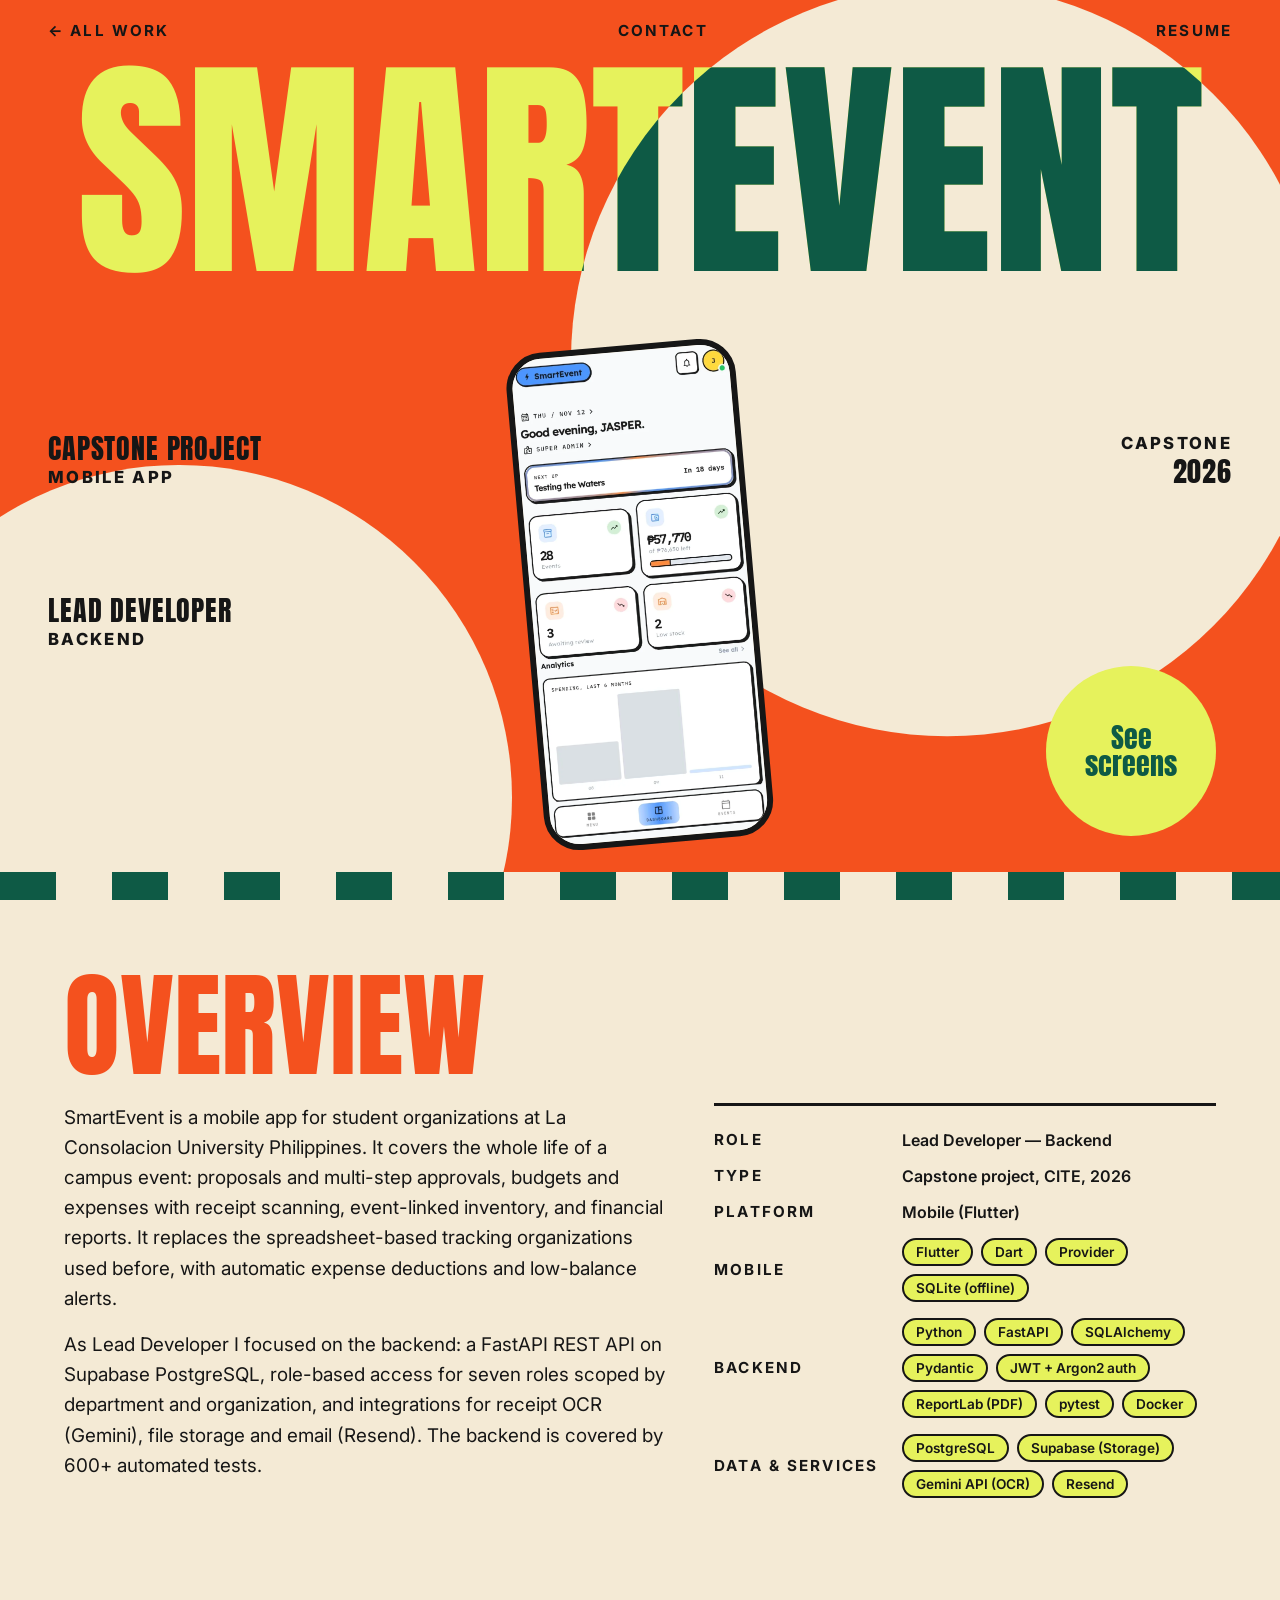
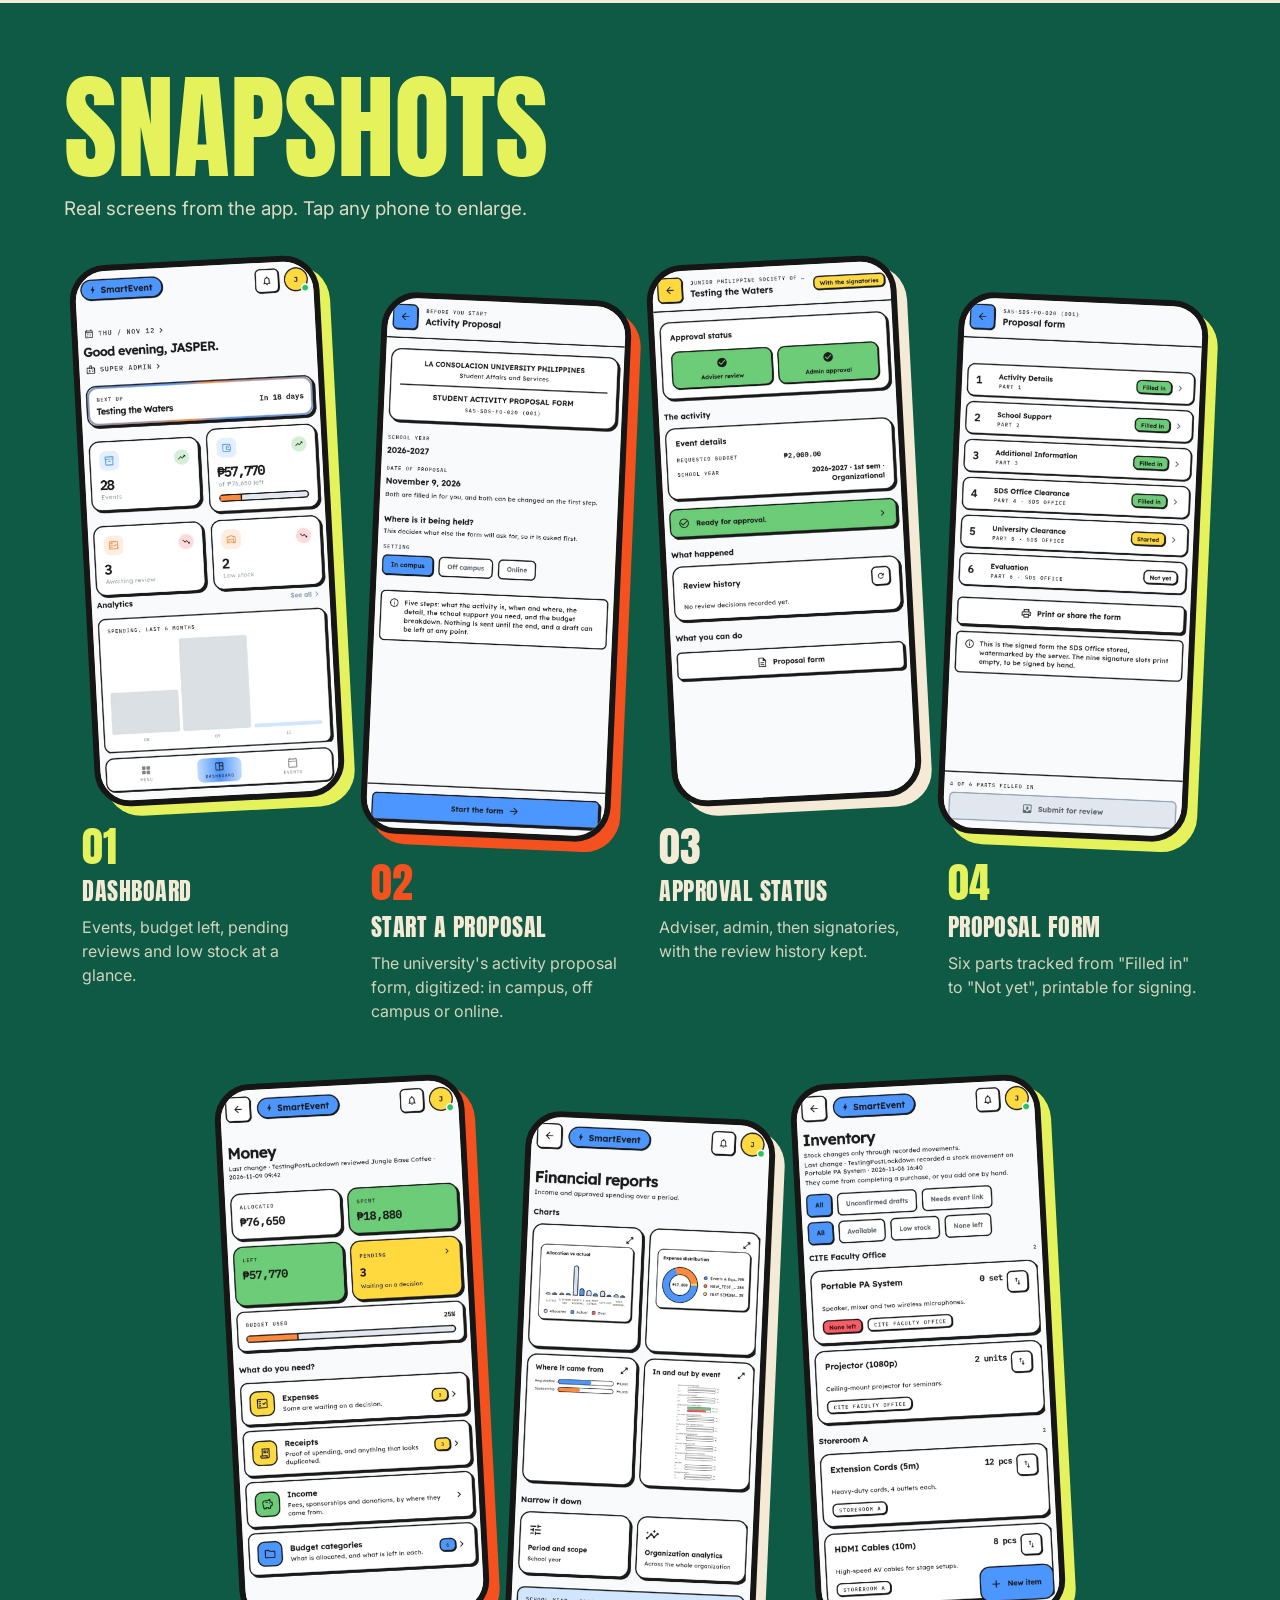
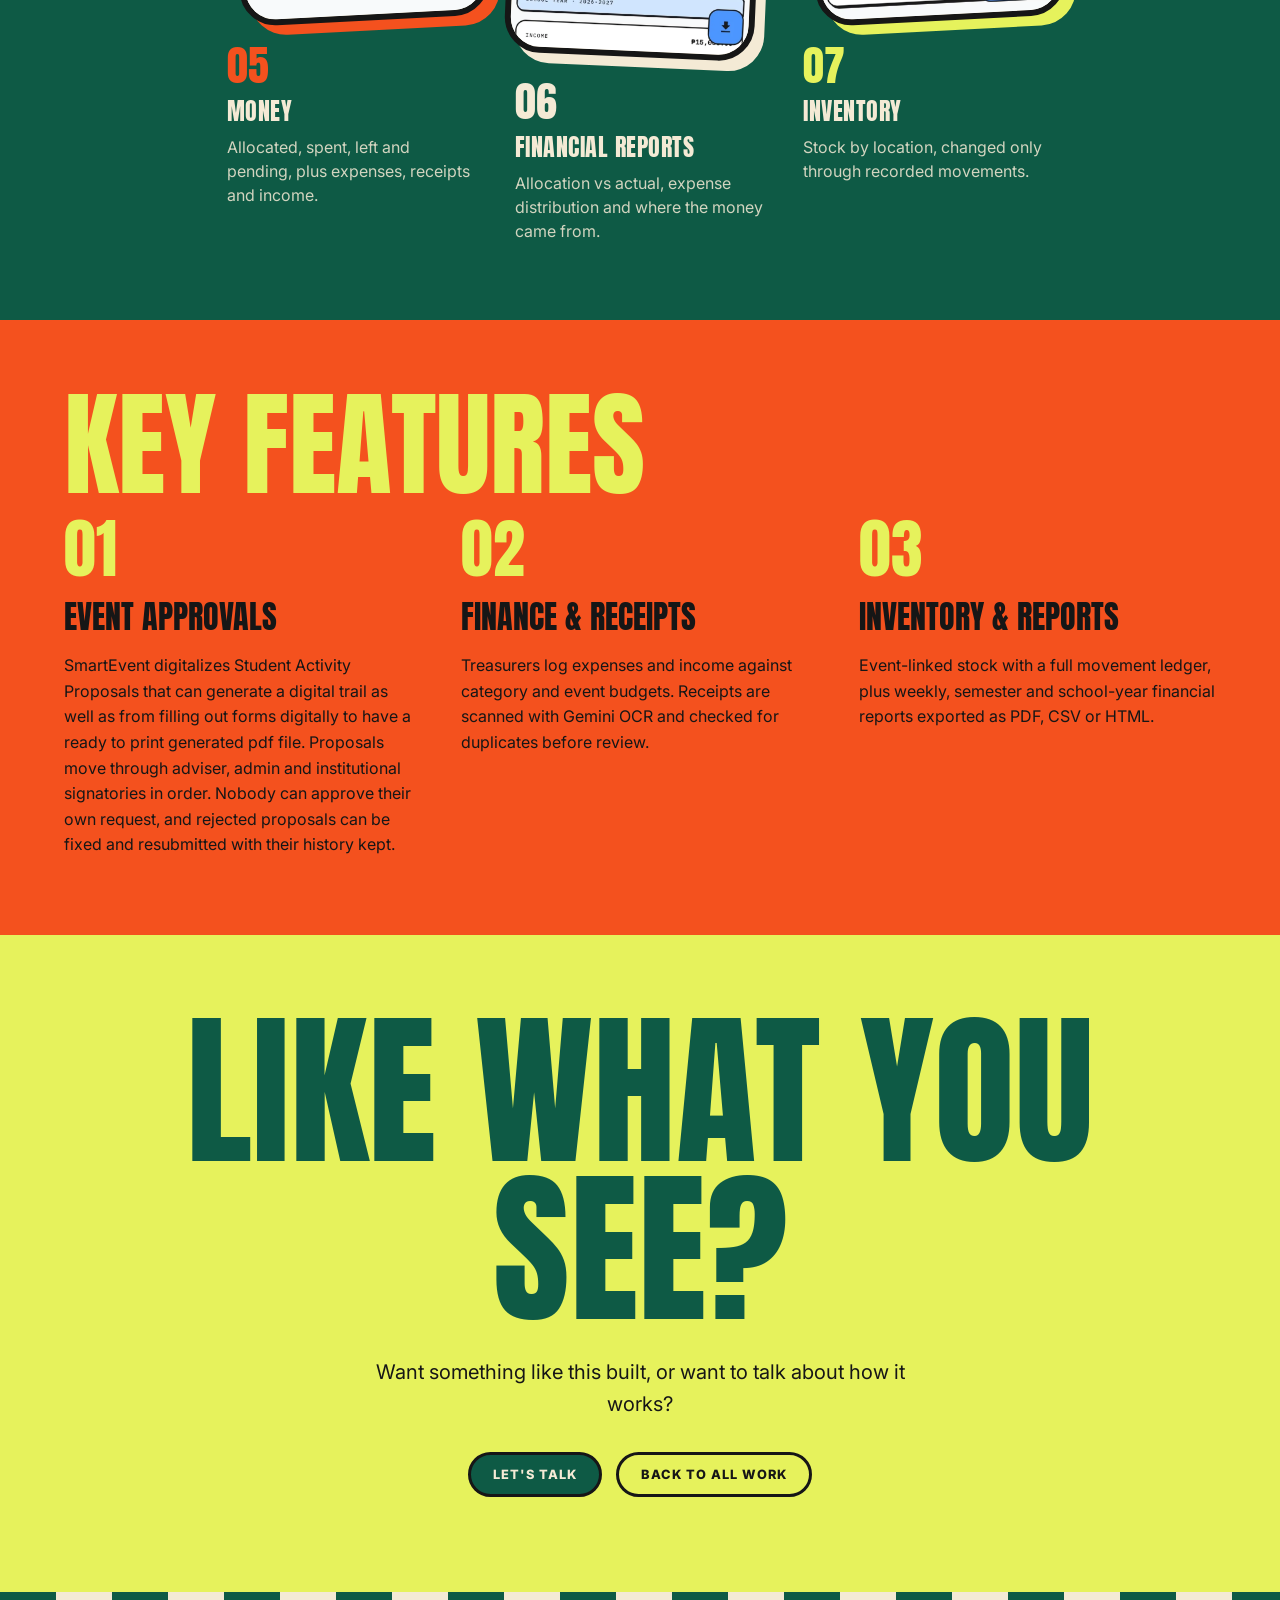
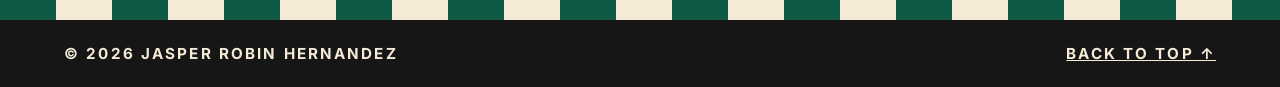
==== commit d50f458f: "Add resume PDF and align portfolio with resume - Add resume PDF and point all resume links to it - A" ====
--- a/smartevent.html
+++ b/smartevent.html
@@ -9,6 +9,8 @@
 <link rel="preconnect" href="https://fonts.gstatic.com" crossorigin>
 <link href="https://fonts.googleapis.com/css2?family=Anton&family=Inter:wght@400;600;800&display=swap" rel="stylesheet">
 <link rel="stylesheet" href="styles.css">
+<script>document.documentElement.classList.add('js')</script>
+<script src="motion.js" defer></script>
 </head>
 <body>
 
@@ -17,7 +19,7 @@
     <ul>
       <li><a class="label" href="index.html#projects">← All work</a></li>
       <li><a class="label" href="index.html#contact">Contact</a></li>
-      <li><a class="label" href="resume.pdf" target="_blank" rel="noopener">Resume</a></li>
+      <li><a class="label" href="Jasper%20Robin%20Hernandez%20-%20OJT%20-%20Resume.pdf" target="_blank" rel="noopener">Resume</a></li>
     </ul>
   </nav>
 
@@ -44,16 +46,16 @@
     <div class="overview-grid">
       <div>
         <p>SmartEvent is a mobile app for student organizations at La Consolacion University Philippines. It covers the whole life of a campus event: proposals and multi-step approvals, budgets and expenses with receipt scanning, event-linked inventory, and financial reports. It replaces the spreadsheet-based tracking organizations used before, with automatic expense deductions and low-balance alerts.</p>
-        <p>As Lead Developer I focused on the backend: a FastAPI REST API on Supabase PostgreSQL, role-based access for seven roles scoped by department and organization, and integrations for receipt OCR (Gemini), file storage and email (Resend). The backend is covered by 200 automated tests.</p>
+        <p>As Lead Developer I focused on the backend: a FastAPI REST API on Supabase PostgreSQL, role-based access for seven roles scoped by department and organization, and integrations for receipt OCR (Gemini), file storage and email (Resend). The backend is covered by 600+ automated tests.</p>
       </div>
       <div>
         <dl class="facts">
           <dt class="label">Role</dt><dd>Lead Developer — Backend</dd>
           <dt class="label">Type</dt><dd>Capstone project, CITE, 2026</dd>
           <dt class="label">Platform</dt><dd>Mobile (Flutter)</dd>
-          <dt class="label">Mobile</dt><dd><ul class="tags"><li>Flutter</li><li>Dart</li><li>Provider</li><li>SQLite</li></ul></dd>
-          <dt class="label">Backend</dt><dd><ul class="tags"><li>Python</li><li>FastAPI</li><li>SQLAlchemy</li><li>JWT + Argon2 auth</li><li>pytest</li></ul></dd>
-          <dt class="label">Data &amp; services</dt><dd><ul class="tags"><li>PostgreSQL</li><li>Supabase</li><li>Gemini API (OCR)</li><li>Resend</li></ul></dd>
+          <dt class="label">Mobile</dt><dd><ul class="tags"><li>Flutter</li><li>Dart</li><li>Provider</li><li>SQLite (offline)</li></ul></dd>
+          <dt class="label">Backend</dt><dd><ul class="tags"><li>Python</li><li>FastAPI</li><li>SQLAlchemy</li><li>Pydantic</li><li>JWT + Argon2 auth</li><li>ReportLab (PDF)</li><li>pytest</li><li>Docker</li></ul></dd>
+          <dt class="label">Data &amp; services</dt><dd><ul class="tags"><li>PostgreSQL</li><li>Supabase (Storage)</li><li>Gemini API (OCR)</li><li>Resend</li></ul></dd>
         </dl>
       </div>
     </div>
--- a/styles.css
+++ b/styles.css
@@ -189,6 +189,21 @@
 .to-top.show { opacity: 1; visibility: visible; translate: 0 0; }
 .to-top:hover { translate: 0 -3px; }
 
+/* ---------- motion ---------- */
+/* Scroll compress / decompress (motion.js adds .reveal, toggles .in). Hidden only when JS runs, so the page never stays blank.
+   Scaled from the top edge with no vertical shift: that edge is what the observer watches, so the state can't flicker. */
+.js .reveal { opacity: 0; transform: scale(.94, .6); transform-origin: top; transition: opacity .5s ease-out, transform .5s cubic-bezier(.2, .7, .2, 1); }
+.js .reveal.in { opacity: 1; transform: none; transition-delay: var(--d, 0ms); }
+/* Hero entrance on load. "backwards" so hover transforms (View work circle) work once it ends. */
+@keyframes rise { from { opacity: 0; transform: translateY(40px); } }
+@keyframes fade { from { opacity: 0; } }
+.headline { animation: rise .8s cubic-bezier(.2, .7, .2, 1) backwards; }
+.portrait, .hero-phone { animation: rise .8s .2s cubic-bezier(.2, .7, .2, 1) backwards; }
+.side, .cta-circle { animation: fade .6s .5s ease-out backwards; }
+.side.r1 { animation-delay: .6s; }
+.side.l2 { animation-delay: .7s; }
+.cta-circle { animation-delay: .8s; }
+
 /* ---------- mobile ---------- */
 @media (max-width: 760px) {
   .menu-btn { display: block; background: none; border: 0; padding: 8px; cursor: pointer; }
@@ -214,5 +229,6 @@
 }
 @media (prefers-reduced-motion: reduce) {
   html { scroll-behavior: auto; }
-  *, *::before, *::after { transition: none !important; }
-}
+  *, *::before, *::after { transition: none !important; animation: none !important; }
+  .js .reveal { opacity: 1; transform: none; }
+}
